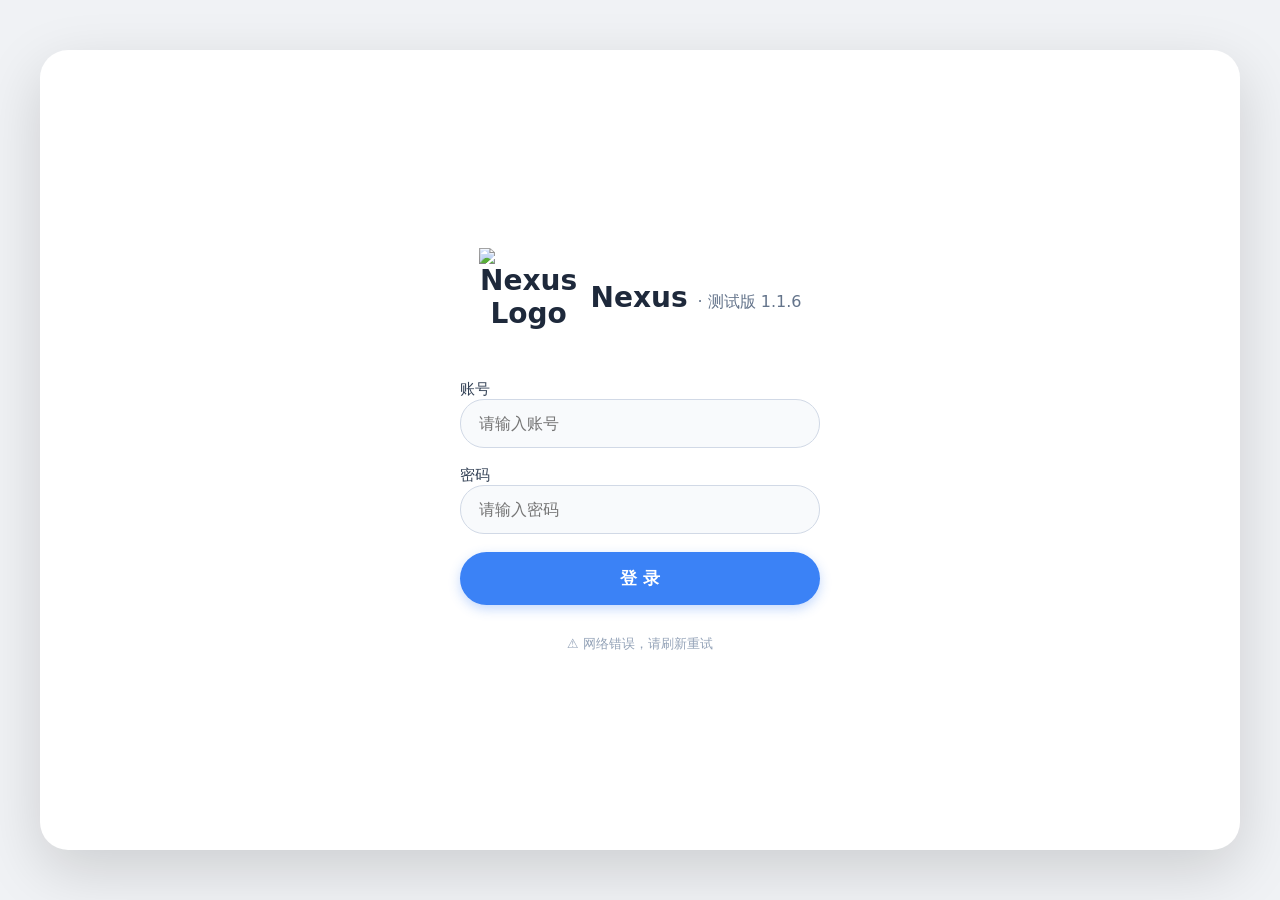
==== index.html @ ec78b98e "Update 1.1.6" ====
<!DOCTYPE html>
<html lang="zh-CN">
<head>
    <meta charset="UTF-8" />
    <meta name="viewport" content="width=device-width, initial-scale=1.0, maximum-scale=1.0, user-scalable=yes" />
    <link rel="stylesheet" href="styles.css">
    <link rel="icon" type="image/svg+xml" href="logo.svg">
    <title>Nexus [Beta 1.1.6]</title>
</head>
<body>

<div id="app">
    <!-- 登录界面 -->
    <div id="loginPage">
        <h1 style="display:flex; align-items:center; justify-content:center; gap:12px;">
            <img src="logo.svg" alt="Nexus Logo" width="100" height="100" />
            <span>Nexus <small>· 测试版 1.1.6</small></span>
        </h1>
        <div class="login-form">
            <label>账号 <input type="text" id="usernameInput" placeholder="请输入账号" autocomplete="off" /></label>
            <label>密码 <input type="password" id="passwordInput" placeholder="请输入密码" autocomplete="new-password" /></label>
            <button class="btn" id="loginBtn">登 录</button>
            <div id="loginError" class="error-msg hidden"></div>
            <div id="kvError" class="error-msg hidden" style="background:#fee2e2; color:#b91c1c;">⚠️ 服务器存储已达上限，请稍后重试。</div>
            <div class="account-info" id="accountInfo">欢迎使用 Nexus</div>
        </div>
    </div>

    <!-- 自定义确认对话框 -->
    <div id="customConfirm" style="display:none; position:fixed; top:0; left:0; width:100%; height:100%; background:rgba(0,0,0,0.5); z-index:99999; justify-content:center; align-items:center;">
        <div style="background:white; max-width:300px; width:90%; padding:24px 20px 20px; border-radius:16px; box-shadow:0 10px 40px rgba(0,0,0,0.3); text-align:center;">
            <div style="font-size:18px; font-weight:600; margin-bottom:8px;" id="confirmTitle">提示</div>
            <div style="font-size:15px; color:#555; margin-bottom:20px;" id="confirmMessage">确定执行此操作吗？</div>
            <div style="display:flex; gap:12px; justify-content:center;">
                <button id="confirmCancel" style="flex:1; padding:10px; border:1px solid #ccc; border-radius:30px; background:white; font-size:16px; cursor:pointer;">取消</button>
                <button id="confirmOk" style="flex:1; padding:10px; border:none; border-radius:30px; background:#3b82f6; color:white; font-size:16px; cursor:pointer;">确定</button>
            </div>
        </div>
    </div>

    <!-- 添加好友模态框 -->
    <div class="modal-overlay" id="addFriendModal">
        <div class="modal-box">
            <h3>添加好友</h3>
            <input type="text" id="friendSearchInput" placeholder="输入对方账号名" />
            <div style="font-size:13px; color:#94a3b8; margin:-8px 0 12px 0;">提示：输入对方账号名</div>
            <div class="btn-row">
                <button class="btn-secondary" id="closeAddFriendBtn">取消</button>
                <button class="btn-primary" id="searchFriendBtn">搜索</button>
            </div>
            <div id="searchResult" style="margin-top:12px; display:none;"></div>
        </div>
    </div>

    <!-- 好友申请列表模态框 -->
    <div class="modal-overlay" id="requestModal">
        <div class="modal-box">
            <h3>好友申请</h3>
            <div id="requestList"><div class="empty-state">暂无申请</div></div>
            <div class="btn-row" style="margin-top:12px;">
                <button class="btn-secondary" id="closeRequestsBtn">关闭</button>
            </div>
        </div>
    </div>

    <!-- 关于模态框 -->
    <div class="modal-overlay" id="aboutModal">
        <div class="modal-box">
            <h3>关于</h3>
            <div style="margin:12px 0; line-height:1.8;">
                <p><strong>版本：测试版 1.1.6</strong></p>
                <p>更新内容：</p>
                <ul style="padding-left:20px; color:#475569;">
                    <li>去除在线状态小点</li>
                </ul>
                <p style="margin-top:12px; color:#94a3b8;">© 2026 Nexus</p>
            </div>
            <div class="btn-row">
                <button class="btn-secondary" id="closeAboutBtn">关闭</button>
            </div>
        </div>
    </div>

    <!-- 主界面 -->
    <div id="mainPage">
        <div id="friendList">
            <div class="header">
                <div class="left">
                    <h2>👥 好友</h2>
                    <button class="add-btn" id="aboutBtn" style="background:#64748b; padding:4px 12px;">关于</button>
                    <button class="add-btn" id="addFriendBtn">＋</button>
                </div>
            </div>
            <!-- 好友申请入口 -->
            <div id="requestEntry">
                <span>📩 好友申请</span>
                <span class="badge" id="requestBadge">0</span>
            </div>
            <div class="list" id="friendListContainer"><div class="empty-state">加载中...</div></div>
            <!-- 用户信息移到底部 -->
            <div class="user-footer">
                <span id="myUsername">用户</span>
                <button class="logout-btn" id="logoutBtn">退出</button>
            </div>
        </div>
        <div id="chatArea">
            <div class="chat-header">
                <button class="back-btn" id="backBtn">‹</button>
                <span class="friend-name" id="chatFriendName">选择好友</span>
                <div class="actions">
                    <button id="clearChatBtn" title="清空聊天记录（仅自己）">🗑️</button>
                </div>
            </div>
            <div class="message-box" id="messageBox"><div class="empty-state">选择一位好友开始聊天</div></div>
            <div class="input-area">
                <input type="text" id="chatInput" placeholder="输入消息..." maxlength="200" autocomplete="off" />
                <button class="btn-send" id="sendBtn">➤</button>
            </div>
        </div>
    </div>

    <!-- 自定义右键菜单 -->
    <div id="customMenu" style="display:none; position:fixed; background:white; border:1px solid #ccc; border-radius:8px; box-shadow:0 2px 10px rgba(0,0,0,0.2); padding:4px 0; z-index:9999; min-width:100px;">
        <div style="padding:6px 20px; cursor:pointer;" id="menuRecall">撤回</div>
    </div>
</div>

<script src="javascript.js"></script>
</body>
</html>
---- styles.css ----
/* === 您原有的全部样式保持不变 === */
* { margin:0; padding:0; box-sizing:border-box; font-family: system-ui, -apple-system, 'Segoe UI', Roboto, Helvetica, Arial, sans-serif; }
body { background:#f0f2f5; height:100vh; display:flex; justify-content:center; align-items:center; padding:12px; }
#app { width:100%; max-width:1200px; height:100%; max-height:800px; background:white; border-radius:28px; box-shadow:0 20px 60px rgba(0,0,0,0.15); overflow:hidden; display:flex; flex-direction:column; position:relative; }

/* ===== 登录页面 ===== */
#loginPage { flex:1; display:flex; flex-direction:column; justify-content:center; padding:30px 24px; }
#loginPage h1 { font-size:28px; font-weight:700; color:#1e293b; text-align:center; margin-bottom:32px; }
#loginPage h1 small { font-size:16px; font-weight:400; color:#64748b; }
.login-form { display:flex; flex-direction:column; gap:18px; max-width:360px; margin:0 auto; width:100%; }
.login-form label { font-size:15px; font-weight:500; color:#334155; }
.login-form input { padding:14px 18px; border:1px solid #d1d9e6; border-radius:24px; font-size:16px; background:#f8fafc; outline:none; width:100%; transition:0.2s; }
.login-form input:focus { border-color:#3b82f6; box-shadow:0 0 0 3px rgba(59,130,246,0.2); background:white; }
.login-form .btn { background:#3b82f6; color:white; border:none; border-radius:40px; padding:15px; font-size:17px; font-weight:600; cursor:pointer; transition:0.2s; box-shadow:0 4px 12px rgba(59,130,246,0.3); }
.login-form .btn:active { transform:scale(0.97); }
.login-form .btn:disabled { opacity:0.6; cursor:not-allowed; }
.error-msg { color:#b91c1c; background:#fee2e2; padding:10px 16px; border-radius:40px; font-size:14px; text-align:center; }
.account-info { font-size:13px; color:#94a3b8; text-align:center; margin-top:12px; }

/* ===== 主界面 ===== */
#mainPage { flex:1; display:none; height:100%; overflow:hidden; }
#mainPage.active { display:flex; }

/* ===== 好友列表 ===== */
#friendList { width:100%; background:#f8fafc; border-right:1px solid #e9edf2; display:flex; flex-direction:column; overflow:hidden; transition:width 0.2s; }
#friendList .header { padding:16px 18px; background:white; border-bottom:1px solid #e9edf2; display:flex; justify-content:space-between; align-items:center; flex-shrink:0; flex-wrap:wrap; gap:8px; }
#friendList .header .left { display:flex; align-items:center; gap:8px; flex-wrap:wrap; }
#friendList .header h2 { font-size:18px; font-weight:600; color:#1e293b; }
#friendList .header .add-btn { background:#3b82f6; color:white; border:none; border-radius:20px; padding:4px 14px; font-size:14px; cursor:pointer; }
#friendList .header .add-btn:active { transform:scale(0.95); }
#friendList .header .user-info { font-size:14px; color:#64748b; display:flex; align-items:center; gap:8px; }
#friendList .header .user-info .logout-btn { background:#e9edf2; border:none; padding:4px 12px; border-radius:20px; cursor:pointer; font-size:13px; color:#475569; }
#friendList .list { flex:1; overflow-y:auto; padding:8px 0; }

.friend-item { display:flex; align-items:center; padding:12px 18px; cursor:pointer; transition:background 0.15s; border-bottom:1px solid #f1f5f9; position:relative; }
.friend-item:hover { background:#f1f5f9; }
.friend-item.active { background:#e2e8f0; }
.friend-item .avatar { width:44px; height:44px; border-radius:50%; background:#dbeafe; display:flex; align-items:center; justify-content:center; font-size:18px; font-weight:600; color:#2563eb; margin-right:14px; flex-shrink:0; position:relative; }
.friend-item .avatar .online-dot { position:absolute; bottom:2px; right:2px; width:12px; height:12px; border-radius:50%; border:2px solid white; background:#94a3b8; }
.friend-item .avatar .online-dot.online { background:#22c55e; }
.friend-item .info { flex:1; min-width:0; }
.friend-item .info .name { font-weight:500; color:#1e293b; font-size:16px; }
.friend-item .info .last-msg { font-size:14px; color:#64748b; white-space:nowrap; overflow:hidden; text-overflow:ellipsis; margin-top:2px; }
.friend-item .badge { width:12px; height:12px; background:#ef4444; border-radius:50%; flex-shrink:0; margin-left:8px; display:none; }
.friend-item .badge.show { display:block; }
.friend-item .time { font-size:12px; color:#94a3b8; flex-shrink:0; margin-left:8px; }
.unread-badge {
    background: #ef4444;
    color: white;
    border-radius: 50%;
    padding: 1px 6px;
    font-size: 12px;
    min-width: 18px;
    text-align: center;
    margin-left: 6px;
    flex-shrink: 0;
}

/* ===== 聊天区域 ===== */
#chatArea { flex:1; display:none; flex-direction:column; background:white; overflow:hidden; }
#chatArea.active { display:flex; }
#chatArea .chat-header { padding:12px 20px; border-bottom:1px solid #e9edf2; display:flex; align-items:center; gap:12px; flex-shrink:0; background:white; }
#chatArea .chat-header .back-btn { display:none; background:none; border:none; font-size:24px; cursor:pointer; color:#475569; padding:0 4px; }
#chatArea .chat-header .friend-name { font-size:18px; font-weight:600; color:#1e293b; flex:1; }
#chatArea .chat-header .actions { display:flex; gap:8px; }
#chatArea .chat-header .actions button { background:none; border:none; font-size:20px; cursor:pointer; color:#64748b; padding:4px 8px; border-radius:8px; transition:0.15s; }
#chatArea .chat-header .actions button:hover { background:#f1f5f9; }

#chatArea .message-box { flex:1; padding:16px 12px; overflow-y:auto; display:flex; flex-direction:column; gap:10px; background:#f8fafc; }

.msg-item {
    max-width: 80%;
    padding: 10px 16px;
    border-radius: 18px;
    word-wrap: break-word;
    position: relative;
    animation: fadeIn 0.2s ease;
    align-self: flex-start;
    background: white;
    box-shadow: 0 1px 2px rgba(0,0,0,0.04);
    border: 1px solid #eef2f6;
}
.msg-item.me {
    align-self: flex-end;
    background: #3b82f6;
    color: white;
    border-color: #3b82f6;
}
.msg-item .msg-text {
    font-size: 15px;
    line-height: 1.5;
}
.msg-item .msg-text.recalled {
    color: #94a3b8;
    font-style: italic;
}

@keyframes fadeIn { from { opacity:0; transform:translateY(8px); } to { opacity:1; transform:translateY(0); } }

#chatArea .input-area { padding:12px 16px; border-top:1px solid #e9edf2; display:flex; gap:10px; background:white; flex-shrink:0; }
#chatArea .input-area input { flex:1; padding:12px 18px; border:1px solid #d1d9e6; border-radius:30px; font-size:16px; outline:none; background:#f8fafc; transition:0.2s; }
#chatArea .input-area input:focus { border-color:#3b82f6; box-shadow:0 0 0 3px rgba(59,130,246,0.15); background:white; }
#chatArea .input-area .btn-send { background:#3b82f6; border:none; color:white; width:50px; height:50px; border-radius:50%; font-size:22px; cursor:pointer; transition:0.15s; display:flex; align-items:center; justify-content:center; flex-shrink:0; }
#chatArea .input-area .btn-send:active { transform:scale(0.92); }

/* ===== 响应式 ===== */
@media (min-width:768px) {
    #mainPage.active { flex-direction:row; }
    #friendList { width:25%; min-width:200px; max-width:320px; border-right:1px solid #e9edf2; }
    #chatArea { width:75%; display:flex !important; }
    #chatArea .chat-header .back-btn { display:none; }
}
@media (max-width:767px) {
    #mainPage.active { flex-direction:column; }
    #friendList { width:100%; height:100%; border-right:none; }
    #chatArea { width:100%; height:100%; position:absolute; top:0; left:0; background:white; z-index:10; display:none !important; }
    #chatArea.active { display:flex !important; }
    #chatArea .chat-header .back-btn { display:inline-block; }
}

.time-label {
    text-align: center;
    color: #94a3b8;
    font-size: 12px;
    margin: 12px 0 8px 0;
    user-select: none;
}

/* ===== 工具类 ===== */
.hidden { display:none !important; }
.empty-state { color:#94a3b8; padding:40px 20px; text-align:center; font-size:15px; }
.list::-webkit-scrollbar, .message-box::-webkit-scrollbar { width:4px; }
.list::-webkit-scrollbar-track, .message-box::-webkit-scrollbar-track { background:#e9edf2; border-radius:8px; }
.list::-webkit-scrollbar-thumb, .message-box::-webkit-scrollbar-thumb { background:#cbd5e1; border-radius:8px; }

#requestEntry { padding:8px 18px; background:#fef3c7; border-bottom:1px solid #fde68a; display:none; justify-content:space-between; align-items:center; cursor:pointer; }
#requestEntry.show { display:flex; }
#requestEntry span { font-size:14px; color:#92400e; }
#requestEntry .badge { background:#ef4444; color:white; border-radius:50%; padding:0 6px; font-size:12px; min-width:18px; text-align:center; }

.modal-overlay { display:none; position:fixed; top:0; left:0; width:100%; height:100%; background:rgba(0,0,0,0.5); z-index:99998; justify-content:center; align-items:center; }
.modal-overlay.active { display:flex; }
.modal-box { background:white; max-width:400px; width:90%; padding:24px 20px 20px; border-radius:16px; box-shadow:0 10px 40px rgba(0,0,0,0.3); }
.modal-box h3 { font-size:18px; font-weight:600; margin-bottom:12px; }
.modal-box input { width:100%; padding:12px 16px; border:1px solid #ccc; border-radius:30px; font-size:16px; outline:none; margin-bottom:12px; }
.modal-box input:focus { border-color:#3b82f6; box-shadow:0 0 0 3px rgba(59,130,246,0.15); }
.modal-box .btn-row { display:flex; gap:10px; justify-content:flex-end; }
.modal-box .btn-row button { padding:8px 20px; border:none; border-radius:30px; font-size:16px; cursor:pointer; }
.modal-box .btn-row .btn-primary { background:#3b82f6; color:white; }
.modal-box .btn-row .btn-secondary { background:#e9edf2; color:#1e293b; }
.modal-box .request-item { display:flex; justify-content:space-between; align-items:center; padding:8px 0; border-bottom:1px solid #f1f5f9; }
.modal-box .request-item:last-child { border-bottom:none; }
.modal-box .request-item .actions button { background:none; border:none; font-size:18px; cursor:pointer; margin-left:8px; }
.modal-box .request-item .actions .accept { color:#22c55e; }
.modal-box .request-item .actions .reject { color:#ef4444; }
.modal-box .empty-state { color:#94a3b8; text-align:center; padding:20px 0; }

#customConfirm { display:none; position:fixed; top:0; left:0; width:100%; height:100%; background:rgba(0,0,0,0.5); z-index:99999; justify-content:center; align-items:center; }
#customConfirm .box { background:white; max-width:300px; width:90%; padding:24px 20px 20px; border-radius:16px; box-shadow:0 10px 40px rgba(0,0,0,0.3); text-align:center; }
#customConfirm .box .title { font-size:18px; font-weight:600; margin-bottom:8px; }
#customConfirm .box .message { font-size:15px; color:#555; margin-bottom:20px; }
#customConfirm .box .row { display:flex; gap:12px; justify-content:center; }
#customConfirm .box .row button { flex:1; padding:10px; border-radius:30px; font-size:16px; cursor:pointer; }
#customConfirm .box .row .cancel { border:1px solid #ccc; background:white; }
#customConfirm .box .row .ok { border:none; background:#3b82f6; color:white; }

#customMenu { display:none; position:fixed; background:white; border:1px solid #ccc; border-radius:8px; box-shadow:0 2px 10px rgba(0,0,0,0.2); padding:4px 0; z-index:9999; min-width:100px; }
#customMenu .menu-item { padding:6px 20px; cursor:pointer; font-size:14px; }
#customMenu .menu-item:hover { background:#f1f5f9; }
/* ===== 用户底部栏（好友列表底部） ===== */
.user-footer {
    padding: 12px 18px;
    border-top: 1px solid #e9edf2;
    background: white;
    display: flex;
    justify-content: space-between;
    align-items: center;
    flex-shrink: 0;
}
.user-footer #myUsername {
    font-size: 14px;
    font-weight: 500;
    color: #1e293b;
}
.user-footer .logout-btn {
    background: #e9edf2;
    border: none;
    padding: 4px 14px;
    border-radius: 20px;
    cursor: pointer;
    font-size: 13px;
    color: #475569;
}
.user-footer .logout-btn:hover {
    background: #d1d9e6;
}

/* ===== 移除调试按钮相关（但保留面板） ===== */
#debugToggle {
    display: none !important;
}
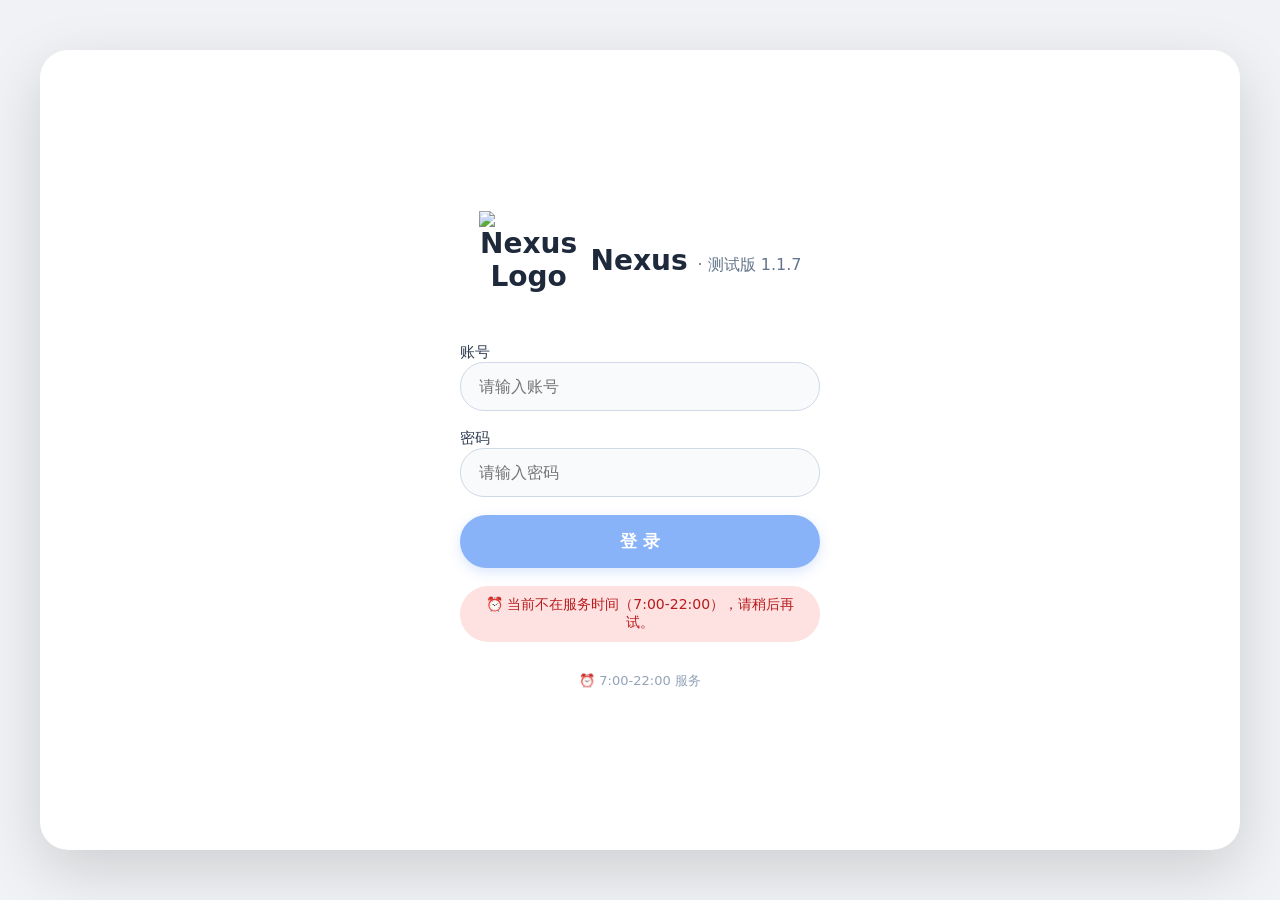
==== commit 16ebc50b: "Update 1.1.7" ====
--- a/index.html
+++ b/index.html
@@ -5,7 +5,7 @@
     <meta name="viewport" content="width=device-width, initial-scale=1.0, maximum-scale=1.0, user-scalable=yes" />
     <link rel="stylesheet" href="styles.css">
     <link rel="icon" type="image/svg+xml" href="logo.svg">
-    <title>Nexus [Beta 1.1.6]</title>
+    <title>Nexus [Beta 1.1.7]</title>
 </head>
 <body>
 
@@ -14,7 +14,7 @@
     <div id="loginPage">
         <h1 style="display:flex; align-items:center; justify-content:center; gap:12px;">
             <img src="logo.svg" alt="Nexus Logo" width="100" height="100" />
-            <span>Nexus <small>· 测试版 1.1.6</small></span>
+            <span>Nexus <small>· 测试版 1.1.7</small></span>
         </h1>
         <div class="login-form">
             <label>账号 <input type="text" id="usernameInput" placeholder="请输入账号" autocomplete="off" /></label>
@@ -68,10 +68,12 @@
         <div class="modal-box">
             <h3>关于</h3>
             <div style="margin:12px 0; line-height:1.8;">
-                <p><strong>版本：测试版 1.1.6</strong></p>
+                <p><strong>版本：测试版 1.1.7</strong></p>
                 <p>更新内容：</p>
                 <ul style="padding-left:20px; color:#475569;">
-                    <li>去除在线状态小点</li>
+                    <li>尝试使聊天界面自动滑动至最底处</li>
+                    <li>恢复服务时间限制，并在进入登录界面后立即显示，并阻止用户登录</li>
+                    <li>消息渲染动画仅在进入聊天界面后播放，而发送消息、接收消息时不播放</li>
                 </ul>
                 <p style="margin-top:12px; color:#94a3b8;">© 2026 Nexus</p>
             </div>
@@ -112,6 +114,11 @@
                 </div>
             </div>
             <div class="message-box" id="messageBox"><div class="empty-state">选择一位好友开始聊天</div></div>
+            <div id="newMsgHint" style="display:none; position:sticky; bottom:60px; left:0; right:0; text-align:center; pointer-events:none; z-index:5;">
+                <button id="newMsgBtn" style="pointer-events:auto; background:#3b82f6; color:white; border:none; border-radius:30px; padding:8px 20px; font-size:14px; box-shadow:0 4px 12px rgba(59,130,246,0.3); cursor:pointer; transition:0.2s;">
+                    📩 新消息 <span id="newMsgCount">0</span> 条
+                </button>
+            </div>
             <div class="input-area">
                 <input type="text" id="chatInput" placeholder="输入消息..." maxlength="200" autocomplete="off" />
                 <button class="btn-send" id="sendBtn">➤</button>
--- a/styles.css
+++ b/styles.css
@@ -79,6 +79,7 @@
     background: white;
     box-shadow: 0 1px 2px rgba(0,0,0,0.04);
     border: 1px solid #eef2f6;
+    animation: fadeIn 0.2s ease;
 }
 .msg-item.me {
     align-self: flex-end;
@@ -93,6 +94,10 @@
 .msg-item .msg-text.recalled {
     color: #94a3b8;
     font-style: italic;
+}
+/* 无动画版本（用于刷新消息） */
+.msg-item.no-animation {
+    animation: none;
 }
 
 @keyframes fadeIn { from { opacity:0; transform:translateY(8px); } to { opacity:1; transform:translateY(0); } }
@@ -169,13 +174,15 @@
 #customMenu .menu-item:hover { background:#f1f5f9; }
 /* ===== 用户底部栏（好友列表底部） ===== */
 .user-footer {
-    padding: 12px 18px;
+    padding: 8px 18px;
     border-top: 1px solid #e9edf2;
     background: white;
     display: flex;
     justify-content: space-between;
     align-items: center;
     flex-shrink: 0;
+    min-height: 75px; /* 与输入框高度一致 */
+    height: 75px;
 }
 .user-footer #myUsername {
     font-size: 14px;
@@ -193,9 +200,4 @@
 }
 .user-footer .logout-btn:hover {
     background: #d1d9e6;
-}
-
-/* ===== 移除调试按钮相关（但保留面板） ===== */
-#debugToggle {
-    display: none !important;
 }
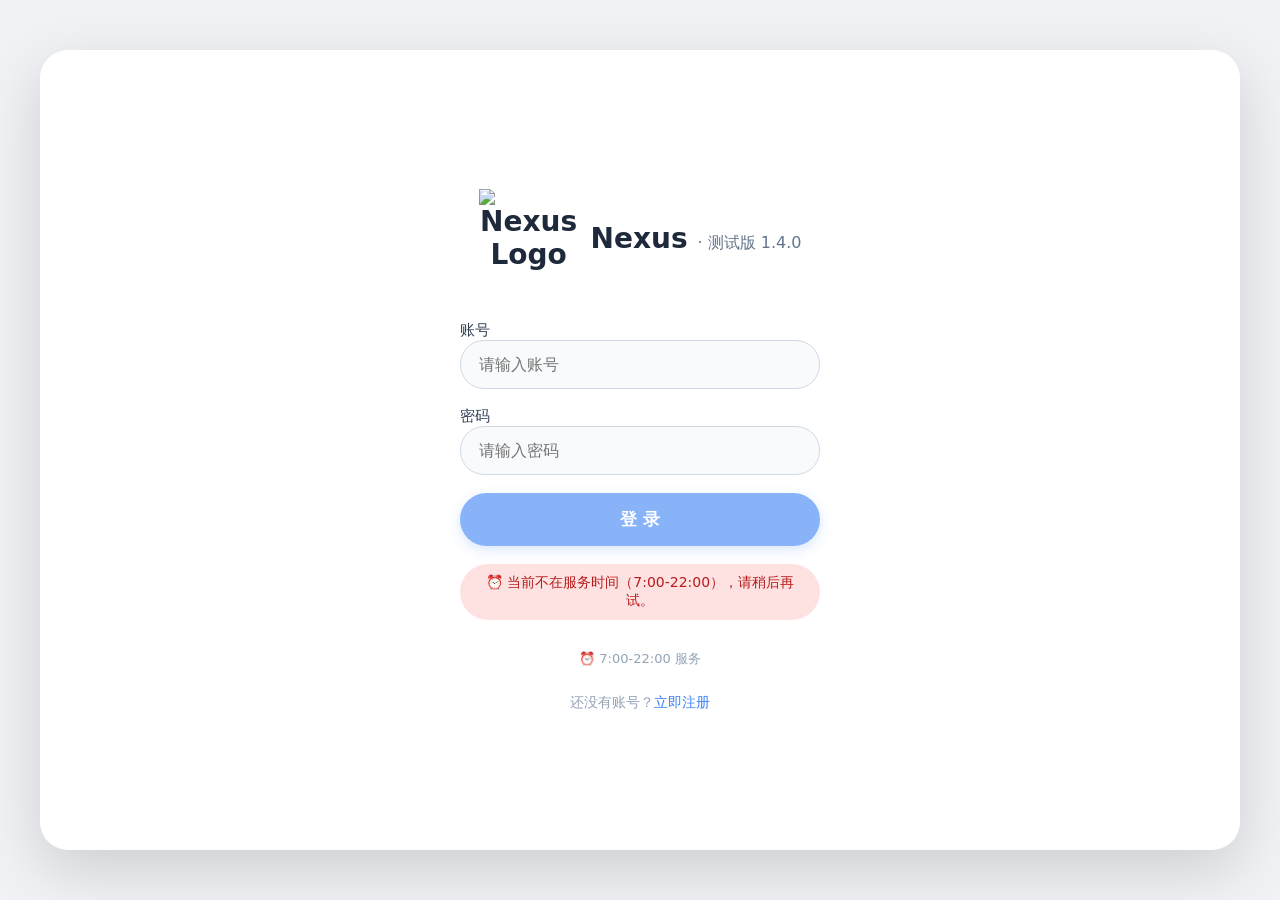
==== commit d4df5c21: "Update 1.4.0" ====
--- a/index.html
+++ b/index.html
@@ -5,7 +5,7 @@
     <meta name="viewport" content="width=device-width, initial-scale=1.0, maximum-scale=1.0, user-scalable=yes" />
     <link rel="stylesheet" href="styles.css">
     <link rel="icon" type="image/svg+xml" href="logo.svg">
-    <title>Nexus [Beta 1.1.7]</title>
+    <title>Nexus [Beta 1.4.0]</title>
 </head>
 <body>
 
@@ -14,21 +14,24 @@
     <div id="loginPage">
         <h1 style="display:flex; align-items:center; justify-content:center; gap:12px;">
             <img src="logo.svg" alt="Nexus Logo" width="100" height="100" />
-            <span>Nexus <small>· 测试版 1.1.7</small></span>
+            <span>Nexus <small>· 测试版 1.4.0</small></span>
         </h1>
         <div class="login-form">
             <label>账号 <input type="text" id="usernameInput" placeholder="请输入账号" autocomplete="off" /></label>
-            <label>密码 <input type="password" id="passwordInput" placeholder="请输入密码" autocomplete="new-password" /></label>
+            <label>密码 <input type="password" id="passwordInput" placeholder="请输入密码" autocomplete="off" readonly onfocus="this.removeAttribute('readonly');" /></label>
             <button class="btn" id="loginBtn">登 录</button>
             <div id="loginError" class="error-msg hidden"></div>
             <div id="kvError" class="error-msg hidden" style="background:#fee2e2; color:#b91c1c;">⚠️ 服务器存储已达上限，请稍后重试。</div>
             <div class="account-info" id="accountInfo">欢迎使用 Nexus</div>
+            <div style="text-align:center; margin-top:8px; font-size:14px; color:#94a3b8;">
+                还没有账号？<a href="/signup" style="color:#3b82f6; text-decoration:none; font-weight:500;">立即注册</a>
+</div>
         </div>
     </div>
 
     <!-- 自定义确认对话框 -->
     <div id="customConfirm" style="display:none; position:fixed; top:0; left:0; width:100%; height:100%; background:rgba(0,0,0,0.5); z-index:99999; justify-content:center; align-items:center;">
-        <div style="background:white; max-width:300px; width:90%; padding:24px 20px 20px; border-radius:16px; box-shadow:0 10px 40px rgba(0,0,0,0.3); text-align:center;">
+        <div style="background:white; max-width:400px; width:90%; padding:24px 20px 20px; border-radius:16px; box-shadow:0 10px 40px rgba(0,0,0,0.3); text-align:center;">
             <div style="font-size:18px; font-weight:600; margin-bottom:8px;" id="confirmTitle">提示</div>
             <div style="font-size:15px; color:#555; margin-bottom:20px;" id="confirmMessage">确定执行此操作吗？</div>
             <div style="display:flex; gap:12px; justify-content:center;">
@@ -43,7 +46,6 @@
         <div class="modal-box">
             <h3>添加好友</h3>
             <input type="text" id="friendSearchInput" placeholder="输入对方账号名" />
-            <div style="font-size:13px; color:#94a3b8; margin:-8px 0 12px 0;">提示：输入对方账号名</div>
             <div class="btn-row">
                 <button class="btn-secondary" id="closeAddFriendBtn">取消</button>
                 <button class="btn-primary" id="searchFriendBtn">搜索</button>
@@ -68,12 +70,10 @@
         <div class="modal-box">
             <h3>关于</h3>
             <div style="margin:12px 0; line-height:1.8;">
-                <p><strong>版本：测试版 1.1.7</strong></p>
+                <p><strong>版本：测试版 1.4.0</strong></p>
                 <p>更新内容：</p>
-                <ul style="padding-left:20px; color:#475569;">
-                    <li>尝试使聊天界面自动滑动至最底处</li>
-                    <li>恢复服务时间限制，并在进入登录界面后立即显示，并阻止用户登录</li>
-                    <li>消息渲染动画仅在进入聊天界面后播放，而发送消息、接收消息时不播放</li>
+                <ul style="padding-left:20px; color:#3689fe;">
+                    <li>新增注册审核功能（账号从KV存储、管理员审核）</li>
                 </ul>
                 <p style="margin-top:12px; color:#94a3b8;">© 2026 Nexus</p>
             </div>
@@ -88,9 +88,19 @@
         <div id="friendList">
             <div class="header">
                 <div class="left">
-                    <h2>👥 好友</h2>
-                    <button class="add-btn" id="aboutBtn" style="background:#64748b; padding:4px 12px;">关于</button>
-                    <button class="add-btn" id="addFriendBtn">＋</button>
+                    <img src="logo.svg" alt="Nexus" width="32" height="32" style="vertical-align:middle; margin-right:4px;" />
+                    <h2 style="display:inline-flex; align-items:center; gap:6px; font-size:18px; font-weight:600; color:#1e293b; margin:0;">
+                        Nexus
+                        <button class="add-btn" id="aboutBtn" style="background:#64748b; padding:2px 12px; font-size:12px; border-radius:20px; border:none; color:white; cursor:pointer; height:28px; display:flex; align-items:center; justify-content:center;">关于</button>
+                    </h2>
+                </div>
+                <div style="display:flex; align-items:center; gap:8px;">
+                    <button class="add-btn" id="addFriendBtn" style="background:#3b82f6; padding:2px 6px; border-radius:20px; border:none; color:white; cursor:pointer; height:28px; width:28px; display:flex; align-items:center; justify-content:center;">
+                        <svg xmlns="http://www.w3.org/2000/svg" viewBox="0 0 24 24" width="18" height="18" fill="none" stroke="white" stroke-width="2.5" stroke-linecap="round" stroke-linejoin="round">
+                            <line x1="12" y1="5" x2="12" y2="19"/>
+                            <line x1="5" y1="12" x2="19" y2="12"/>
+                        </svg>
+                    </button>
                 </div>
             </div>
             <!-- 好友申请入口 -->
@@ -110,18 +120,31 @@
                 <button class="back-btn" id="backBtn">‹</button>
                 <span class="friend-name" id="chatFriendName">选择好友</span>
                 <div class="actions">
-                    <button id="clearChatBtn" title="清空聊天记录（仅自己）">🗑️</button>
+                    <button id="clearChatBtn" title="清空聊天记录">
+                        <svg xmlns="http://www.w3.org/2000/svg" viewBox="0 0 24 24" width="24" height="24" fill="none" stroke="currentColor" stroke-width="1.8" stroke-linecap="round" stroke-linejoin="round">
+                            <path d="M3 6h18"/>
+                            <path d="M8 6V4a1 1 0 0 1 1-1h6a1 1 0 0 1 1 1v2"/>
+                            <path d="M5 6l1 14a2 2 0 0 0 2 2h8a2 2 0 0 0 2-2l1-14"/>
+                            <path d="M10 11v6"/>
+                            <path d="M14 11v6"/>
+                        </svg>
+                    </button>
                 </div>
             </div>
             <div class="message-box" id="messageBox"><div class="empty-state">选择一位好友开始聊天</div></div>
             <div id="newMsgHint" style="display:none; position:sticky; bottom:60px; left:0; right:0; text-align:center; pointer-events:none; z-index:5;">
                 <button id="newMsgBtn" style="pointer-events:auto; background:#3b82f6; color:white; border:none; border-radius:30px; padding:8px 20px; font-size:14px; box-shadow:0 4px 12px rgba(59,130,246,0.3); cursor:pointer; transition:0.2s;">
-                    📩 新消息 <span id="newMsgCount">0</span> 条
+                     新消息 <span id="newMsgCount">0</span> 条
                 </button>
+            </div>
+            <!-- 在 .input-area 前面、.message-box 后面 -->
+            <div id="emojiPanel" style="display:none; padding:8px 12px; background:white; border-top:1px solid #e9edf2; flex-wrap:wrap; gap:4px; max-height:150px; overflow-y:auto;">
+                <!-- 表情由 JS 动态生成 -->
             </div>
             <div class="input-area">
                 <input type="text" id="chatInput" placeholder="输入消息..." maxlength="200" autocomplete="off" />
-                <button class="btn-send" id="sendBtn">➤</button>
+                <button class="btn-emoji" id="emojiBtn" title="选择表情">😊</button>
+                <button class="btn-send" id="sendBtn">发送</button>
             </div>
         </div>
     </div>
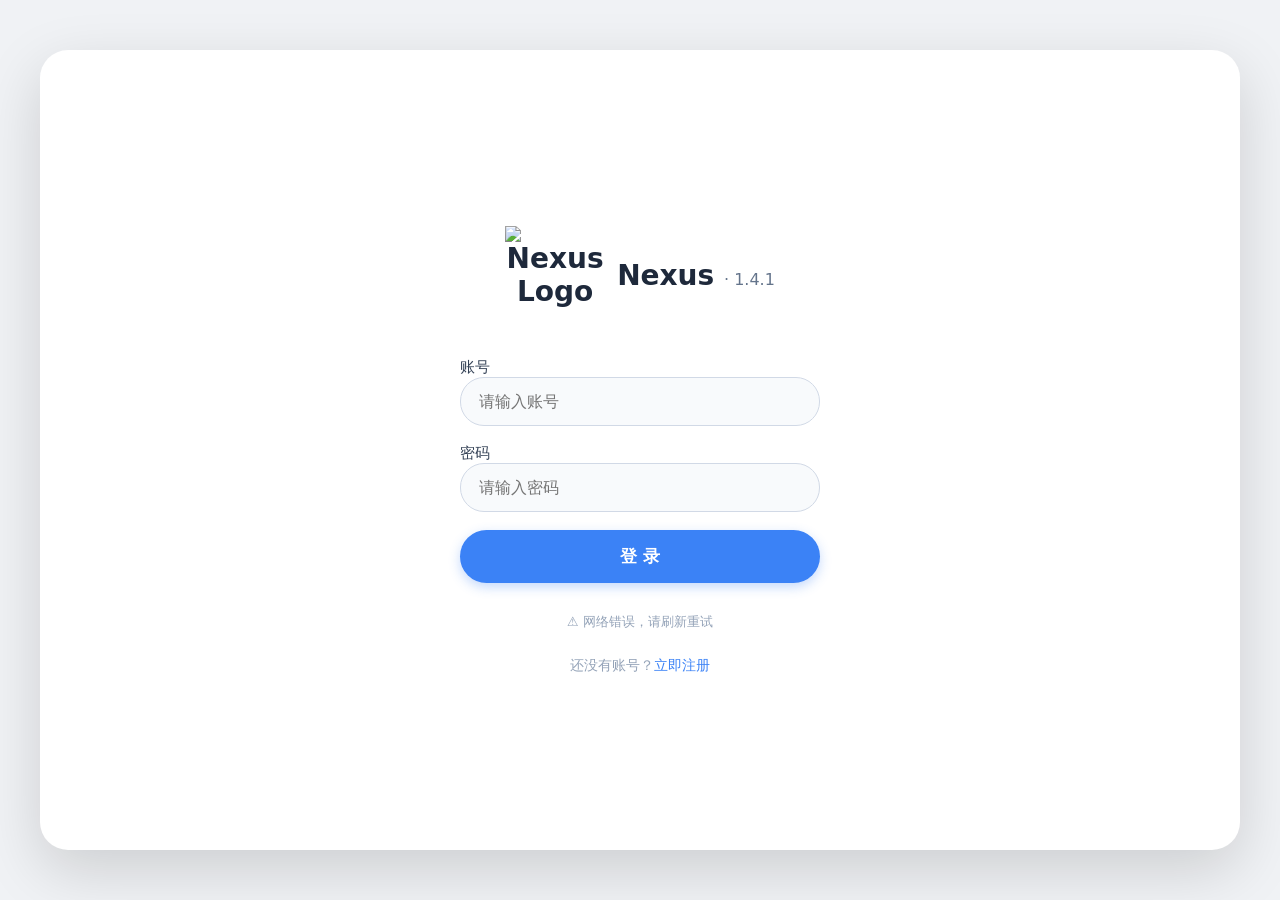
==== commit 39bf5d8c: "Update 1.4.1" ====
--- a/index.html
+++ b/index.html
@@ -5,7 +5,7 @@
     <meta name="viewport" content="width=device-width, initial-scale=1.0, maximum-scale=1.0, user-scalable=yes" />
     <link rel="stylesheet" href="styles.css">
     <link rel="icon" type="image/svg+xml" href="logo.svg">
-    <title>Nexus [Beta 1.4.0]</title>
+    <title>Nexus · Chat Everywhere</title>
 </head>
 <body>
 
@@ -14,7 +14,7 @@
     <div id="loginPage">
         <h1 style="display:flex; align-items:center; justify-content:center; gap:12px;">
             <img src="logo.svg" alt="Nexus Logo" width="100" height="100" />
-            <span>Nexus <small>· 测试版 1.4.0</small></span>
+            <span>Nexus <small>· 1.4.1</small></span>
         </h1>
         <div class="login-form">
             <label>账号 <input type="text" id="usernameInput" placeholder="请输入账号" autocomplete="off" /></label>
@@ -70,10 +70,11 @@
         <div class="modal-box">
             <h3>关于</h3>
             <div style="margin:12px 0; line-height:1.8;">
-                <p><strong>版本：测试版 1.4.0</strong></p>
+                <p><strong>版本：正式版1.4.1</strong></p>
                 <p>更新内容：</p>
                 <ul style="padding-left:20px; color:#3689fe;">
-                    <li>新增注册审核功能（账号从KV存储、管理员审核）</li>
+                    <li>去除服务时间限制</li>
+                    <li>修复注册问题</li>
                 </ul>
                 <p style="margin-top:12px; color:#94a3b8;">© 2026 Nexus</p>
             </div>
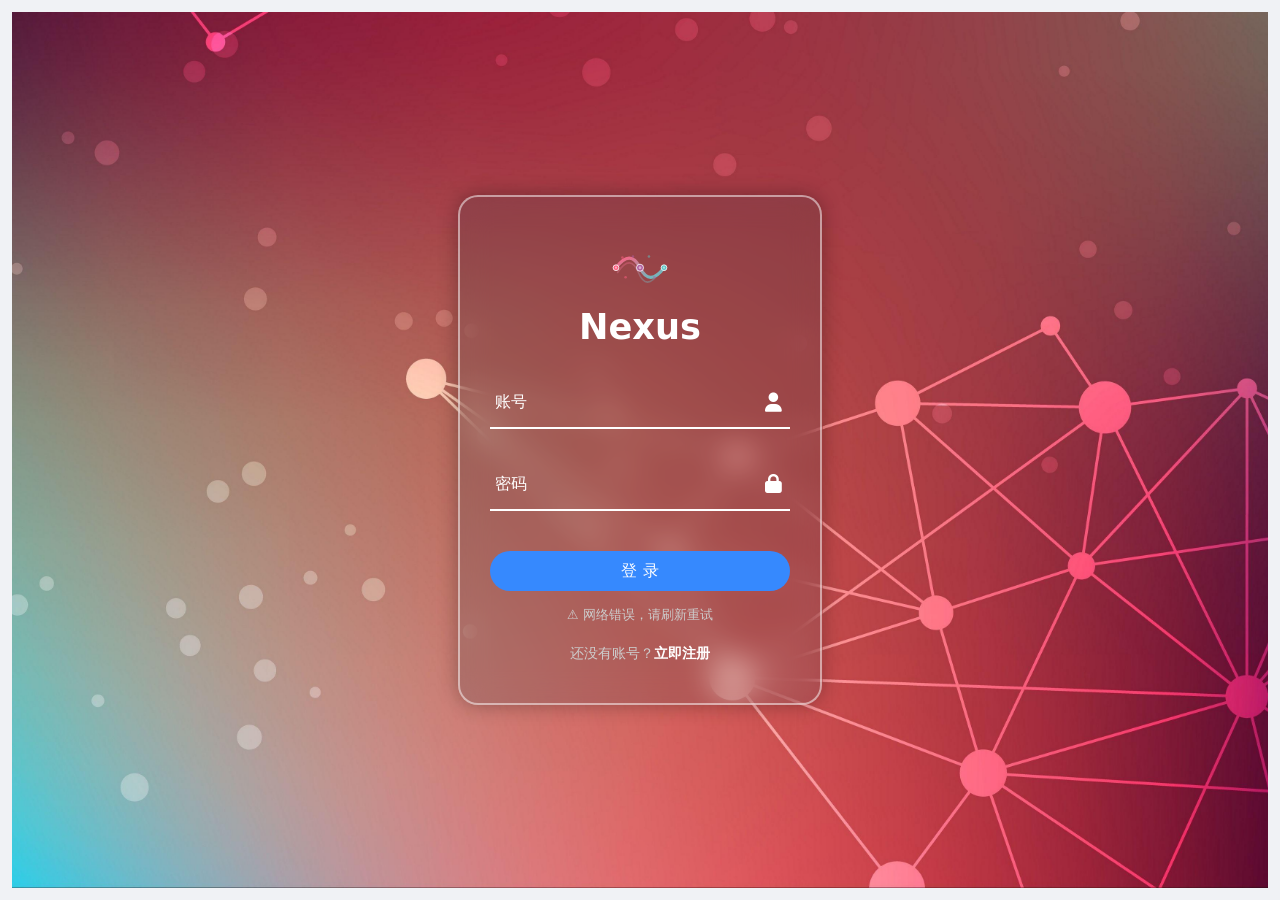
==== commit f270144e: "Update 1.6.0" ====
--- a/index.html
+++ b/index.html
@@ -3,6 +3,7 @@
 <head>
     <meta charset="UTF-8" />
     <meta name="viewport" content="width=device-width, initial-scale=1.0, maximum-scale=1.0, user-scalable=yes" />
+    <link rel="stylesheet" href="https://cdnjs.cloudflare.com/ajax/libs/font-awesome/6.5.1/css/all.min.css" />
     <link rel="stylesheet" href="styles.css">
     <link rel="icon" type="image/svg+xml" href="logo.svg">
     <title>Nexus · Chat Everywhere</title>
@@ -12,20 +13,26 @@
 <div id="app">
     <!-- 登录界面 -->
     <div id="loginPage">
-        <h1 style="display:flex; align-items:center; justify-content:center; gap:12px;">
-            <img src="logo.svg" alt="Nexus Logo" width="100" height="100" />
-            <span>Nexus <small>· 1.4.1</small></span>
-        </h1>
-        <div class="login-form">
-            <label>账号 <input type="text" id="usernameInput" placeholder="请输入账号" autocomplete="off" /></label>
-            <label>密码 <input type="password" id="passwordInput" placeholder="请输入密码" autocomplete="off" readonly onfocus="this.removeAttribute('readonly');" /></label>
-            <button class="btn" id="loginBtn">登 录</button>
-            <div id="loginError" class="error-msg hidden"></div>
-            <div id="kvError" class="error-msg hidden" style="background:#fee2e2; color:#b91c1c;">⚠️ 服务器存储已达上限，请稍后重试。</div>
-            <div class="account-info" id="accountInfo">欢迎使用 Nexus</div>
-            <div style="text-align:center; margin-top:8px; font-size:14px; color:#94a3b8;">
-                还没有账号？<a href="/signup" style="color:#3b82f6; text-decoration:none; font-weight:500;">立即注册</a>
-</div>
+        <div class="login-card" style="margin: 0 auto;">
+            <form id="loginForm" autocomplete="off">
+                <img src="logo.svg" alt="Nexus Logo" width="64" height="64" style="display:block; margin:0 auto 5px;" />
+                <h1>Nexus</h1>
+                <div class="input-box">
+                    <i class="fas fa-user icon"></i>
+                    <input type="text" id="usernameInput" required />
+                    <label>账号</label>
+                </div>
+                <div class="input-box">
+                    <i class="fas fa-lock icon"></i>
+                    <input type="password" id="passwordInput" required readonly onfocus="this.removeAttribute('readonly');" />
+                    <label>密码</label>
+                </div>
+                <button type="submit" class="btn" id="loginBtn">登 录</button>
+                <div id="loginError" class="error-msg hidden"></div>
+                <div id="kvError" class="error-msg hidden"></div>
+                <div class="account-info" id="accountInfo">欢迎使用 Nexus</div>
+                <div class="signup-link">还没有账号？<a href="/signup">立即注册</a></div>
+            </form>
         </div>
     </div>
 
@@ -70,11 +77,18 @@
         <div class="modal-box">
             <h3>关于</h3>
             <div style="margin:12px 0; line-height:1.8;">
-                <p><strong>版本：正式版1.4.1</strong></p>
+                <p><strong>版本：正式版 1.6.0</strong></p>
                 <p>更新内容：</p>
-                <ul style="padding-left:20px; color:#3689fe;">
-                    <li>去除服务时间限制</li>
-                    <li>修复注册问题</li>
+                <ul>
+                    <li>登录页面重新设计，毛玻璃卡片居中</li>
+                    <li>好友列表头部与聊天头部高度统一，增加“关于”和“添加好友”按钮</li>
+                    <li>新增未读消息红点计数，支持离线通知</li>
+                    <li>新增删除好友功能，实时/离线通知</li>
+                    <li>聊天头部三点菜单侧栏，支持清除聊天记录和删除好友</li>
+                    <li>模态框背景虚化效果</li>
+                    <li>修复 WebSocket 连接稳定性问题</li>
+                    <li>修复好友列表刷新不及时的问题</li>
+                    <li>优化暗色主题样式</li>
                 </ul>
                 <p style="margin-top:12px; color:#94a3b8;">© 2026 Nexus</p>
             </div>
@@ -86,66 +100,86 @@
 
     <!-- 主界面 -->
     <div id="mainPage">
-        <div id="friendList">
-            <div class="header">
-                <div class="left">
-                    <img src="logo.svg" alt="Nexus" width="32" height="32" style="vertical-align:middle; margin-right:4px;" />
-                    <h2 style="display:inline-flex; align-items:center; gap:6px; font-size:18px; font-weight:600; color:#1e293b; margin:0;">
-                        Nexus
-                        <button class="add-btn" id="aboutBtn" style="background:#64748b; padding:2px 12px; font-size:12px; border-radius:20px; border:none; color:white; cursor:pointer; height:28px; display:flex; align-items:center; justify-content:center;">关于</button>
-                    </h2>
+        <div class="content-row">
+            <div id="friendList">
+                <div class="friend-header">
+                    <span>好友</span>
+                    <div style="display:flex; gap:8px; align-items:center;">
+                        <button id="aboutBtnFriend" class="friend-header-btn about">关于</button>
+                        <button id="addFriendBtnHeader" class="friend-header-btn add" title="添加好友">
+                            <svg xmlns="http://www.w3.org/2000/svg" viewBox="0 0 24 24" width="20" height="20" fill="none" stroke="currentColor" stroke-width="2.5" stroke-linecap="round" stroke-linejoin="round">
+                                <line x1="12" y1="5" x2="12" y2="19"/>
+                                <line x1="5" y1="12" x2="19" y2="12"/>
+                            </svg>
+                        </button>
+                    </div>
                 </div>
-                <div style="display:flex; align-items:center; gap:8px;">
-                    <button class="add-btn" id="addFriendBtn" style="background:#3b82f6; padding:2px 6px; border-radius:20px; border:none; color:white; cursor:pointer; height:28px; width:28px; display:flex; align-items:center; justify-content:center;">
-                        <svg xmlns="http://www.w3.org/2000/svg" viewBox="0 0 24 24" width="18" height="18" fill="none" stroke="white" stroke-width="2.5" stroke-linecap="round" stroke-linejoin="round">
-                            <line x1="12" y1="5" x2="12" y2="19"/>
-                            <line x1="5" y1="12" x2="19" y2="12"/>
-                        </svg>
-                    </button>
+                <div id="requestEntry">
+                    <span>📩 好友申请</span>
+                    <span class="badge" id="requestBadge">0</span>
+                </div>
+                <div class="list" id="friendListContainer"><div class="empty-state">加载中...</div></div>
+                <div class="user-footer">
+                    <span id="myUsername">用户</span>
+                    <button class="logout-btn" id="logoutBtn">退出</button>
                 </div>
             </div>
-            <!-- 好友申请入口 -->
-            <div id="requestEntry">
-                <span>📩 好友申请</span>
-                <span class="badge" id="requestBadge">0</span>
-            </div>
-            <div class="list" id="friendListContainer"><div class="empty-state">加载中...</div></div>
-            <!-- 用户信息移到底部 -->
-            <div class="user-footer">
-                <span id="myUsername">用户</span>
-                <button class="logout-btn" id="logoutBtn">退出</button>
-            </div>
-        </div>
-        <div id="chatArea">
-            <div class="chat-header">
-                <button class="back-btn" id="backBtn">‹</button>
-                <span class="friend-name" id="chatFriendName">选择好友</span>
-                <div class="actions">
-                    <button id="clearChatBtn" title="清空聊天记录">
-                        <svg xmlns="http://www.w3.org/2000/svg" viewBox="0 0 24 24" width="24" height="24" fill="none" stroke="currentColor" stroke-width="1.8" stroke-linecap="round" stroke-linejoin="round">
-                            <path d="M3 6h18"/>
-                            <path d="M8 6V4a1 1 0 0 1 1-1h6a1 1 0 0 1 1 1v2"/>
-                            <path d="M5 6l1 14a2 2 0 0 0 2 2h8a2 2 0 0 0 2-2l1-14"/>
-                            <path d="M10 11v6"/>
-                            <path d="M14 11v6"/>
-                        </svg>
-                    </button>
+            <div id="chatArea">
+                <!-- 原有聊天区域，保留 chat-header -->
+                <div class="chat-header">
+                    <button class="back-btn" id="backBtn">‹</button>
+                    <span class="friend-name" id="chatFriendName">选择好友</span>
+                    <div class="actions">
+                        <button id="menuToggleBtn" title="更多操作">
+                            <svg xmlns="http://www.w3.org/2000/svg" viewBox="0 0 24 24" width="24" height="24" fill="none" stroke="currentColor" stroke-width="2" stroke-linecap="round" stroke-linejoin="round">
+                                <circle cx="12" cy="5" r="1.5"/>
+                                <circle cx="12" cy="12" r="1.5"/>
+                                <circle cx="12" cy="19" r="1.5"/>
+                            </svg>
+                        </button>
+                    </div>
+                    <!-- 侧栏菜单 -->
+                    <div id="chatSideMenu" class="chat-side-menu">
+                        <div class="side-menu-overlay" id="sideMenuOverlay"></div>
+                        <div class="side-menu-content">
+                            <div class="side-menu-header">
+                                <span>更多操作</span>
+                                <button id="sideMenuCloseBtn">✕</button>
+                            </div>
+                            <div class="side-menu-item" id="clearChatMenuItem">
+                                <span class="icon">
+                                    <svg xmlns="http://www.w3.org/2000/svg" viewBox="0 0 24 24" width="20" height="20" fill="none" stroke="currentColor" stroke-width="2" stroke-linecap="round" stroke-linejoin="round">
+                                        <path d="M3 6h18"/>
+                                        <path d="M8 6V4a1 1 0 0 1 1-1h6a1 1 0 0 1 1 1v2"/>
+                                        <path d="M5 6l1 14a2 2 0 0 0 2 2h8a2 2 0 0 0 2-2l1-14"/>
+                                        <path d="M10 11v6"/>
+                                        <path d="M14 11v6"/>
+                                    </svg>
+                                </span>
+                                <span>清除聊天记录</span>
+                            </div>
+                            <div class="side-menu-item danger" id="deleteFriendMenuItem">
+                                <span class="icon">
+                                    <svg xmlns="http://www.w3.org/2000/svg" viewBox="0 0 24 24" width="20" height="20" fill="none" stroke="currentColor" stroke-width="2" stroke-linecap="round" stroke-linejoin="round">
+                                        <circle cx="12" cy="12" r="10"/>
+                                        <line x1="4.93" y1="4.93" x2="19.07" y2="19.07"/>
+                                    </svg>
+                                </span>
+                                <span>删除好友</span>
+                            </div>
+                        </div>
+                    </div>
                 </div>
-            </div>
-            <div class="message-box" id="messageBox"><div class="empty-state">选择一位好友开始聊天</div></div>
-            <div id="newMsgHint" style="display:none; position:sticky; bottom:60px; left:0; right:0; text-align:center; pointer-events:none; z-index:5;">
-                <button id="newMsgBtn" style="pointer-events:auto; background:#3b82f6; color:white; border:none; border-radius:30px; padding:8px 20px; font-size:14px; box-shadow:0 4px 12px rgba(59,130,246,0.3); cursor:pointer; transition:0.2s;">
-                     新消息 <span id="newMsgCount">0</span> 条
-                </button>
-            </div>
-            <!-- 在 .input-area 前面、.message-box 后面 -->
-            <div id="emojiPanel" style="display:none; padding:8px 12px; background:white; border-top:1px solid #e9edf2; flex-wrap:wrap; gap:4px; max-height:150px; overflow-y:auto;">
-                <!-- 表情由 JS 动态生成 -->
-            </div>
-            <div class="input-area">
-                <input type="text" id="chatInput" placeholder="输入消息..." maxlength="200" autocomplete="off" />
-                <button class="btn-emoji" id="emojiBtn" title="选择表情">😊</button>
-                <button class="btn-send" id="sendBtn">发送</button>
+                <div class="message-box" id="messageBox"><div class="empty-state">选择一位好友开始聊天</div></div>
+                <div id="newMsgHint" style="display:none; position:sticky; bottom:60px; left:0; right:0; text-align:center; pointer-events:none; z-index:5;">
+                    <button id="newMsgBtn" style="pointer-events:auto; background:#3b82f6; color:white; border:none; border-radius:30px; padding:8px 20px; font-size:14px; box-shadow:0 4px 12px rgba(59,130,246,0.3); cursor:pointer; transition:0.2s;">新消息 <span id="newMsgCount">0</span> 条</button>
+                </div>
+                <div id="emojiPanel" style="display:none; padding:8px 12px; background:white; border-top:1px solid #e9edf2; flex-wrap:wrap; gap:4px; max-height:150px; overflow-y:auto;"></div>
+                <div class="input-area">
+                    <input type="text" id="chatInput" placeholder="输入消息..." maxlength="200" autocomplete="off" />
+                    <button class="btn-emoji" id="emojiBtn" title="选择表情">😊</button>
+                    <button class="btn-send" id="sendBtn">发送</button>
+                </div>
             </div>
         </div>
     </div>
@@ -155,7 +189,7 @@
         <div style="padding:6px 20px; cursor:pointer;" id="menuRecall">撤回</div>
     </div>
 </div>
-
+<div id="toastContainer" style="position:fixed; bottom:20px; left:50%; transform:translateX(-50%); z-index:99999; display:flex; flex-direction:column; gap:8px; align-items:center; pointer-events:none;"></div>
 <script src="javascript.js"></script>
 </body>
 </html>
--- a/styles.css
+++ b/styles.css
@@ -1,29 +1,393 @@
 /* === 您原有的全部样式保持不变 === */
 * { margin:0; padding:0; box-sizing:border-box; font-family: system-ui, -apple-system, 'Segoe UI', Roboto, Helvetica, Arial, sans-serif; }
 body { background:#f0f2f5; height:100vh; display:flex; justify-content:center; align-items:center; padding:12px; }
-#app { width:100%; max-width:1200px; height:100%; max-height:800px; background:white; border-radius:28px; box-shadow:0 20px 60px rgba(0,0,0,0.15); overflow:hidden; display:flex; flex-direction:column; position:relative; }
-
+#app {
+    width: 100%;
+    height: 100%;
+    background: transparent;
+    border-radius: 0;
+    box-shadow: none;
+    overflow: hidden;
+    display: flex;
+    flex-direction: column;
+    position: relative;
+}
 /* ===== 登录页面 ===== */
-#loginPage { flex:1; display:flex; flex-direction:column; justify-content:center; padding:30px 24px; }
-#loginPage h1 { font-size:28px; font-weight:700; color:#1e293b; text-align:center; margin-bottom:32px; }
-#loginPage h1 small { font-size:16px; font-weight:400; color:#64748b; }
-.login-form { display:flex; flex-direction:column; gap:18px; max-width:360px; margin:0 auto; width:100%; }
-.login-form label { font-size:15px; font-weight:500; color:#334155; }
-.login-form input { padding:14px 18px; border:1px solid #d1d9e6; border-radius:24px; font-size:16px; background:#f8fafc; outline:none; width:100%; transition:0.2s; }
-.login-form input:focus { border-color:#3b82f6; box-shadow:0 0 0 3px rgba(59,130,246,0.2); background:white; }
-.login-form .btn { background:#3b82f6; color:white; border:none; border-radius:40px; padding:15px; font-size:17px; font-weight:600; cursor:pointer; transition:0.2s; box-shadow:0 4px 12px rgba(59,130,246,0.3); }
-.login-form .btn:active { transform:scale(0.97); }
-.login-form .btn:disabled { opacity:0.6; cursor:not-allowed; }
-.error-msg { color:#b91c1c; background:#fee2e2; padding:10px 16px; border-radius:40px; font-size:14px; text-align:center; }
-.account-info { font-size:13px; color:#94a3b8; text-align:center; margin-top:12px; }
+#app.logged-in {
+    background: white;
+    border-radius: 28px;
+    box-shadow: 0 20px 60px rgba(0,0,0,0.15);
+    max-width: 90vw;
+    max-height: 90vh;
+    width: 100%;
+    height: 100%;
+}
+
+/* 登录页面 */
+#loginPage {
+    flex: 1;
+    display: flex;
+    align-items: center;
+    justify-content: flex-start;
+    background: #282a37;
+    padding: 20px;
+    width: 100%;
+    height: 100%;
+    transition: background-image 0.5s ease;
+    background-size: cover;
+    background-position: center;
+}
+.login-card {
+    margin: 0 auto;
+    width: 30%;
+    max-width: 400px;
+    min-width: 280px;
+    background: rgba(62, 64, 77, 0.2);  /* 从 #3e404d 改为半透明 */
+    border: 2px solid rgba(255,255,255,0.5);
+    border-radius: 20px;
+    padding: 40px 30px;
+    backdrop-filter: blur(15px);
+    -webkit-backdrop-filter: blur(1px);
+    box-shadow: 0 0 20px rgba(0,0,0,0.3);
+    transition: box-shadow 0.3s, background 0.3s;
+    margin-left: 5%;
+}
+.login-card:hover {
+    box-shadow: 0 0 40px rgba(255,255,255,0.4);
+}
+.login-card h1 {
+    font-size: 2.2em;
+    color: #fff;
+    text-align: center;
+    margin-bottom: 20px;
+    font-weight: 600;
+}
+.login-card .input-box {
+    position: relative;
+    width: 100%;
+    margin: 30px 0;
+    border-bottom: 2px solid #fff;
+}
+.login-card .input-box input {
+    width: 100%;
+    height: 50px;
+    background: transparent;
+    outline: none;
+    border: none;
+    font-size: 1em;
+    color: #fff;
+    padding: 0 40px 0 5px;
+}
+.login-card .input-box label {
+    position: absolute;
+    top: 50%;
+    left: 5px;
+    transform: translateY(-50%);
+    font-size: 1em;
+    color: #fff;
+    pointer-events: none;
+    transition: 0.3s;
+}
+.login-card .input-box input:focus ~ label,
+.login-card .input-box input:valid ~ label {
+    top: -5px;
+    font-size: 0.85em;
+    color: #aaa;
+}
+.login-card .input-box .icon {
+    position: absolute;
+    right: 8px;
+    color: #fff;
+    font-size: 1.2em;
+    line-height: 50px;
+}
+.login-card .btn {
+    width: 100%;
+    height: 40px;
+    background: #3689fe;
+    outline: none;
+    border: none;
+    border-radius: 40px;
+    cursor: pointer;
+    font-size: 1em;
+    font-weight: 500;
+    color: white;
+    margin-top: 10px;
+    transition: background 0.2s;
+}
+.login-card .btn:hover {
+    background: #4e98ff;
+}
+.login-card .btn:disabled {
+    opacity: 0.5;
+    cursor: not-allowed;
+}
+.login-card .error-msg {
+    color: #fca5a5;
+    background: rgba(255,0,0,0.15);
+    padding: 10px;
+    border-radius: 8px;
+    font-size: 14px;
+    text-align: center;
+    margin-top: 12px;
+    display: none;
+}
+.login-card .error-msg.hidden {
+    display: none;
+}
+.login-card .error-msg:not(.hidden) {
+    display: block;
+}
+.login-card .account-info {
+    color: #ccc;
+    text-align: center;
+    font-size: 13px;
+    margin-top: 15px;
+}
+.login-card .signup-link {
+    color: #ccc;
+    text-align: center;
+    font-size: 0.9em;
+    margin-top: 20px;
+}
+.login-card .signup-link a {
+    color: #fff;
+    text-decoration: none;
+    font-weight: 600;
+}
+.login-card .signup-link a:hover {
+    text-decoration: underline;
+}
+@media (max-width: 768px) {
+    .login-card {
+        width: 90%;
+        margin: 0 auto;
+    }
+    #loginPage {
+        justify-content: center;
+    }
+}
+/* 登录页顶栏 - 纯色背景 */
+#loginTopBar {
+    position: absolute;
+    top: 0;
+    left: 0;
+    right: 0;
+    height: 56px;
+    background: #282a37; /* 与登录页背景同色 */
+    border-bottom: 1px solid rgba(255,255,255,0.1);
+    display: flex;
+    align-items: center;
+    justify-content: space-between;
+    padding: 0 24px;
+    z-index: 10;
+}
+#loginTopBar .topbar-left {
+    display: flex;
+    align-items: center;
+    gap: 10px;
+    font-size: 18px;
+    font-weight: 600;
+    color: #fff;
+}
+#loginTopBar .topbar-btn {
+    background: none;
+    border: none;
+    color: #fff;
+    font-size: 14px;
+    cursor: pointer;
+    padding: 6px 14px;
+    border-radius: 20px;
+    transition: 0.2s;
+}
+#loginTopBar .topbar-btn:hover {
+    background: rgba(255,255,255,0.1);
+}
+/* 亮色模式适配 */
+@media (prefers-color-scheme: light) {
+    #loginTopBar {
+        background: #ffffff;
+        border-bottom-color: rgba(0,0,0,0.1);
+    }
+    #loginTopBar .topbar-left {
+        color: #1e293b;
+    }
+    #loginTopBar .topbar-btn {
+        color: #1e293b;
+    }
+    #loginTopBar .topbar-btn:hover {
+        background: rgba(0,0,0,0.05);
+    }
+}
+/* 登录卡片右移 */
+#loginPage {
+    justify-content: flex-start; /* 恢复左对齐 */
+}
+.login-card {
+    margin-left: auto;   /* 右移 */
+    margin-right: 10%;   /* 右侧留白 */
+    /* 原有样式保留 */
+}
+@media (max-width: 768px) {
+    .login-card {
+        margin: 0 auto;
+        width: 90%;
+    }
+    #loginPage {
+        justify-content: center;
+    }
+}
 
 /* ===== 主界面 ===== */
-#mainPage { flex:1; display:none; height:100%; overflow:hidden; }
-#mainPage.active { display:flex; }
+/* 主界面 */
+#mainPage {
+    flex: 1;
+    display: none;
+    flex-direction: column;
+    overflow: hidden;
+}
+#mainPage.active {
+    display: flex;
+}
+#mainPage .content-row {
+    flex: 1;
+    display: flex;
+    overflow: hidden;
+}
+#mainPage.active {
+    display: flex !important;
+}
+
+/* 顶栏 */
+#topBar {
+    height: 56px;
+    background: white;
+    border-bottom: 1px solid #e9edf2;
+    display: flex;
+    align-items: center;
+    justify-content: space-between;
+    padding: 0 20px;
+    flex-shrink: 0;
+}
+#topBar .topbar-left {
+    display: flex;
+    align-items: center;
+    gap: 10px;
+    font-size: 18px;
+    font-weight: 600;
+    color: #1e293b;
+}
+#topBar .topbar-right {
+    display: flex;
+    align-items: center;
+    gap: 12px;
+}
+#topBar .topbar-btn {
+    background: none;
+    border: none;
+    cursor: pointer;
+    font-size: 14px;
+    color: #64748b;
+    padding: 6px 12px;
+    border-radius: 20px;
+    transition: 0.15s;
+}
+#topBar .topbar-btn:hover {
+    background: #f1f5f9;
+}
+#topBar .topbar-btn.primary {
+    background: #3b82f6;
+    color: white;
+}
+#topBar .topbar-btn.primary:hover {
+    background: #2563eb;
+}
+@media (prefers-color-scheme: dark) {
+    #topBar {
+        background: #1c1c22;
+        border-bottom-color: #2a2a32;
+    }
+    #topBar .topbar-left {
+        color: #f1f5f9;
+    }
+    #topBar .topbar-btn {
+        color: #94a3b8;
+    }
+    #topBar .topbar-btn:hover {
+        background: #2a2a32;
+    }
+}
+#mainPage.active #topBar {
+    display: flex !important;
+    visibility: visible !important;
+    height: 56px !important;
+}
 
 /* ===== 好友列表 ===== */
 #friendList { width:100%; background:#f8fafc; border-right:1px solid #e9edf2; display:flex; flex-direction:column; overflow:hidden; transition:width 0.2s; }
-#friendList .header { padding:16px 18px; background:white; border-bottom:1px solid #e9edf2; display:flex; justify-content:space-between; align-items:center; flex-shrink:0; flex-wrap:wrap; gap:8px; }
+.friend-header {
+    display: flex;
+    justify-content: space-between;
+    align-items: center;
+    padding: 0 20px;
+    height: 56px;
+    min-height: 56px;
+    background: #f8fafc;
+    border-bottom: 1px solid #e9edf2;
+}
+.friend-header span {
+    font-weight: 600;
+    font-size: 18px;
+    color: #1e293b;
+}
+.friend-header .add-btn {
+    background: none;
+    border: none;
+    font-size: 20px;
+    cursor: pointer;
+    color: #64748b;
+    padding: 0 8px;
+}
+.friend-header .add-btn:hover {
+    color: #3b82f6;
+}
+/* 暗色适配 */
+@media (prefers-color-scheme: dark) {
+    .friend-header {
+        background: #1c1c22 !important;   /* 暗色背景 */
+        border-bottom-color: #2a2a32 !important;
+    }
+    .friend-header span {
+        color: #f1f5f9 !important;
+    }
+    .friend-header .add-btn {
+        color: #94a3b8 !important;
+    }
+    .friend-header .add-btn:hover {
+        color: #3b82f6 !important;
+    }
+}
+/* 隐藏原有 .header（如果有） */
+#friendList .header {
+    display: none;
+}
+
+/* 统一顶部栏高度：56px */
+#friendList .header {
+    padding: 8px 18px;
+    background: white;
+    border-bottom: 1px solid #e9edf2;
+    display: flex;
+    justify-content: space-between;
+    align-items: center;
+    flex-shrink: 0;
+    flex-wrap: wrap;
+    gap: 8px;
+    min-height: 56px;
+    height: 56px;
+    box-sizing: border-box;
+}
+#friendList .header { display: none; }
 #friendList .header .left { display:flex; align-items:center; gap:8px; flex-wrap:wrap; }
 #friendList .header h2 { font-size:18px; font-weight:600; color:#1e293b; }
 #friendList .header .add-btn { background:#3b82f6; color:white; border:none; border-radius:20px; padding:4px 14px; font-size:14px; cursor:pointer; }
@@ -55,15 +419,80 @@
     margin-left: 6px;
     flex-shrink: 0;
 }
+.friend-header-btn {
+    border: none;
+    cursor: pointer;
+    font-size: 14px;
+    font-weight: 500;
+    transition: 0.2s;
+    display: flex;
+    align-items: center;
+    justify-content: center;
+}
+.friend-header-btn.about {
+    background: #3b82f6;
+    color: white;
+    padding: 4px 16px;
+    border-radius: 20px;
+    height: 32px;
+}
+.friend-header-btn.about:hover {
+    background: #2563eb;
+}
+.friend-header-btn.add {
+    background: #3b82f6;
+    color: white;
+    width: 32px;
+    height: 32px;
+    border-radius: 50%;
+    padding: 0;
+}
+.friend-header-btn.add:hover {
+    background: #2563eb;
+}
+.friend-header-btn.add svg {
+    stroke: white;
+}
+/* 暗色适配 */
+@media (prefers-color-scheme: dark) {
+    .friend-header-btn.about {
+        background: #2563eb;
+    }
+    .friend-header-btn.about:hover {
+        background: #1d4ed8;
+    }
+    .friend-header-btn.add {
+        background: #2563eb;
+    }
+    .friend-header-btn.add:hover {
+        background: #1d4ed8;
+    }
+}
 
 /* ===== 聊天区域 ===== */
 #chatArea { flex:1; display:none; flex-direction:column; background:white; overflow:hidden; }
 #chatArea.active { display:flex; }
-#chatArea .chat-header { padding:12px 20px; border-bottom:1px solid #e9edf2; display:flex; align-items:center; gap:12px; flex-shrink:0; background:white; }
+
+/* 统一顶部栏高度：56px */
+#chatArea .chat-header {
+    padding: 8px 20px;
+    border-bottom: 1px solid #e9edf2;
+    display: flex;
+    align-items: center;
+    gap: 12px;
+    flex-shrink: 0;
+    background: white;
+    min-height: 56px;
+    height: 56px;
+    box-sizing: border-box;
+}
 #chatArea .chat-header .back-btn { display:none; background:none; border:none; font-size:24px; cursor:pointer; color:#475569; padding:0 4px; }
 #chatArea .chat-header .friend-name { font-size:18px; font-weight:600; color:#1e293b; flex:1; }
 #chatArea .chat-header .actions { display:flex; gap:8px; }
-#chatArea .chat-header .actions button { background:none; border:none; font-size:20px; cursor:pointer; color:#64748b; padding:4px 8px; border-radius:8px; transition:0.15s; }
+#chatArea:not(.active) .actions {
+    display: none;
+}
+#chatArea .chat-header .actions button { background:none; border:none; font-size:20px; cursor:pointer; color:#64748b; padding:4px 8px; border-radius:8px; transition:0.15s; display: flex; align-items: center; justify-content: center; line-height: 1;}
 #chatArea .chat-header .actions button:hover { background:#f1f5f9; }
 
 #chatArea .message-box { flex:1; padding:16px 12px; overflow-y:auto; display:flex; flex-direction:column; gap:10px; background:#f8fafc; }
@@ -102,11 +531,115 @@
 
 @keyframes fadeIn { from { opacity:0; transform:translateY(8px); } to { opacity:1; transform:translateY(0); } }
 
-#chatArea .input-area { padding:12px 16px; border-top:1px solid #e9edf2; display:flex; gap:10px; background:white; flex-shrink:0; }
-#chatArea .input-area input { flex:1; padding:12px 18px; border:1px solid #d1d9e6; border-radius:30px; font-size:16px; outline:none; background:#f8fafc; transition:0.2s; }
+/* 统一底部栏高度：56px */
+#chatArea .input-area {
+    padding: 6px 12px;
+    border-top: 1px solid #e9edf2;
+    display: flex;
+    gap: 6px;
+    background: white;
+    flex-shrink: 0;
+    align-items: center;
+    min-height: 56px;
+    height: 56px;
+    box-sizing: border-box;
+}
+
+#chatArea .input-area input {
+    flex: 1;
+    padding: 8px 14px;
+    border: 1px solid #d1d9e6;
+    border-radius: 30px;
+    font-size: 15px;
+    outline: none;
+    background: #f8fafc;
+    transition: 0.2s;
+    height: 38px;
+}
+
+#chatArea .input-area .btn-send {
+    background: #3b82f6;
+    border: none;
+    color: white;
+    padding: 6px 18px;
+    height: 38px;
+    border-radius: 20px;
+    font-size: 15px;
+    font-weight: 500;
+    cursor: pointer;
+    transition: 0.15s;
+    display: flex;
+    align-items: center;
+    justify-content: center;
+    flex-shrink: 0;
+    min-width: 56px;
+    box-shadow: 0 2px 8px rgba(59, 130, 246, 0.25);
+}
 #chatArea .input-area input:focus { border-color:#3b82f6; box-shadow:0 0 0 3px rgba(59,130,246,0.15); background:white; }
-#chatArea .input-area .btn-send { background:#3b82f6; border:none; color:white; width:50px; height:50px; border-radius:50%; font-size:22px; cursor:pointer; transition:0.15s; display:flex; align-items:center; justify-content:center; flex-shrink:0; }
-#chatArea .input-area .btn-send:active { transform:scale(0.92); }
+#chatArea .input-area .btn-send:active {
+    transform: scale(0.95);
+}
+/* 表情按钮 */
+.btn-emoji {
+    background: none;
+    border: none;
+    font-size: 22px;
+    width: 38px;
+    height: 38px;
+    border-radius: 50%;
+    cursor: pointer;
+    transition: 0.15s;
+    display: flex;
+    align-items: center;
+    justify-content: center;
+    flex-shrink: 0;
+    color: #64748b;
+}
+.btn-emoji:hover {
+    background: #f1f5f9;
+}
+.btn-emoji:active {
+    transform: scale(0.92);
+}
+
+/* 表情面板 */
+#emojiPanel {
+    display: none;
+    padding: 8px 12px;
+    background: white;
+    border-top: 1px solid #e9edf2;
+    flex-wrap: wrap;
+    gap: 4px;
+    max-height: 150px;
+    overflow-y: auto;
+    align-items: center;
+    position: relative;
+    z-index: 10;
+    scrollbar-width: none;           /* Firefox 隐藏滚动条 */
+    -ms-overflow-style: none;        /* IE/Edge 隐藏滚动条 */
+}
+#emojiPanel::-webkit-scrollbar {
+    display: none;                   /* Chrome/Safari 隐藏滚动条 */
+}
+#emojiPanel.show {
+    display: flex !important;
+}
+#emojiPanel .emoji-item {
+    font-size: 24px;
+    padding: 4px 6px;
+    cursor: pointer;
+    border-radius: 8px;
+    transition: 0.15s;
+    user-select: none;
+    line-height: 1.4;
+}
+#emojiPanel .emoji-item:hover {
+    background: #f1f5f9;
+    transform: scale(1.1);
+}
+#emojiPanel .emoji-item:active {
+    transform: scale(0.9);
+}
 
 /* ===== 响应式 ===== */
 @media (min-width:768px) {
@@ -143,7 +676,20 @@
 #requestEntry span { font-size:14px; color:#92400e; }
 #requestEntry .badge { background:#ef4444; color:white; border-radius:50%; padding:0 6px; font-size:12px; min-width:18px; text-align:center; }
 
-.modal-overlay { display:none; position:fixed; top:0; left:0; width:100%; height:100%; background:rgba(0,0,0,0.5); z-index:99998; justify-content:center; align-items:center; }
+.modal-overlay {
+    display: none;
+    position: fixed;
+    top: 0;
+    left: 0;
+    width: 100%;
+    height: 100%;
+    background: rgba(0, 0, 0, 0.5);
+    backdrop-filter: blur(6px);
+    -webkit-backdrop-filter: blur(6px);
+    z-index: 99998;
+    justify-content: center;
+    align-items: center;
+}
 .modal-overlay.active { display:flex; }
 .modal-box { background:white; max-width:400px; width:90%; padding:24px 20px 20px; border-radius:16px; box-shadow:0 10px 40px rgba(0,0,0,0.3); }
 .modal-box h3 { font-size:18px; font-weight:600; margin-bottom:12px; }
@@ -160,7 +706,20 @@
 .modal-box .request-item .actions .reject { color:#ef4444; }
 .modal-box .empty-state { color:#94a3b8; text-align:center; padding:20px 0; }
 
-#customConfirm { display:none; position:fixed; top:0; left:0; width:100%; height:100%; background:rgba(0,0,0,0.5); z-index:99999; justify-content:center; align-items:center; }
+#customConfirm {
+    display: none;
+    position: fixed;
+    top: 0;
+    left: 0;
+    width: 100%;
+    height: 100%;
+    background: rgba(0, 0, 0, 0.5);
+    backdrop-filter: blur(6px);
+    -webkit-backdrop-filter: blur(6px);
+    z-index: 99999;
+    justify-content: center;
+    align-items: center;
+}
 #customConfirm .box { background:white; max-width:300px; width:90%; padding:24px 20px 20px; border-radius:16px; box-shadow:0 10px 40px rgba(0,0,0,0.3); text-align:center; }
 #customConfirm .box .title { font-size:18px; font-weight:600; margin-bottom:8px; }
 #customConfirm .box .message { font-size:15px; color:#555; margin-bottom:20px; }
@@ -172,7 +731,8 @@
 #customMenu { display:none; position:fixed; background:white; border:1px solid #ccc; border-radius:8px; box-shadow:0 2px 10px rgba(0,0,0,0.2); padding:4px 0; z-index:9999; min-width:100px; }
 #customMenu .menu-item { padding:6px 20px; cursor:pointer; font-size:14px; }
 #customMenu .menu-item:hover { background:#f1f5f9; }
-/* ===== 用户底部栏（好友列表底部） ===== */
+
+/* ===== 用户底部栏（好友列表底部） 统一高度：56px ===== */
 .user-footer {
     padding: 8px 18px;
     border-top: 1px solid #e9edf2;
@@ -181,11 +741,12 @@
     justify-content: space-between;
     align-items: center;
     flex-shrink: 0;
-    min-height: 75px; /* 与输入框高度一致 */
-    height: 75px;
+    min-height: 56px;
+    height: 56px;
+    box-sizing: border-box;
 }
 .user-footer #myUsername {
-    font-size: 14px;
+    font-size: 15px;
     font-weight: 500;
     color: #1e293b;
 }
@@ -200,4 +761,320 @@
 }
 .user-footer .logout-btn:hover {
     background: #d1d9e6;
+}
+/* ===== 侧栏菜单 ===== */
+.chat-side-menu {
+    position: fixed;
+    top: 0;
+    right: 0;
+    width: 100%;
+    height: 100%;
+    z-index: 9999;
+    display: none;
+    justify-content: flex-end;
+    align-items: stretch;
+}
+.chat-side-menu.active {
+    display: flex;
+}
+.side-menu-overlay {
+    position: absolute;
+    top: 0;
+    left: 0;
+    width: 100%;
+    height: 100%;
+    background: rgba(0, 0, 0, 0.4);
+    z-index: 0;
+}
+.side-menu-content {
+    position: relative;
+    z-index: 1;
+    background: white;
+    width: 280px;
+    max-width: 80%;
+    height: 100%;
+    padding: 20px 0;
+    display: flex;
+    flex-direction: column;
+    box-shadow: -4px 0 20px rgba(0, 0, 0, 0.15);
+    animation: slideInRight 0.25s ease;
+}
+@keyframes slideInRight {
+    from { transform: translateX(100%); }
+    to { transform: translateX(0); }
+}
+.chat-side-menu.closing .side-menu-content {
+    animation: slideOutRight 0.2s ease forwards;
+}
+@keyframes slideOutRight {
+    from { transform: translateX(0); }
+    to { transform: translateX(100%); }
+}
+.side-menu-header {
+    display: flex;
+    justify-content: space-between;
+    align-items: center;
+    padding: 0 20px 16px;
+    border-bottom: 1px solid #e9edf2;
+    font-size: 18px;
+    font-weight: 600;
+    color: #1e293b;
+    flex-shrink: 0;
+}
+.side-menu-header button {
+    background: none;
+    border: none;
+    font-size: 20px;
+    cursor: pointer;
+    color: #94a3b8;
+    padding: 4px;
+}
+.side-menu-header button:hover {
+    color: #475569;
+}
+.side-menu-item {
+    display: flex;
+    align-items: center;
+    gap: 14px;
+    padding: 16px 20px;
+    cursor: pointer;
+    transition: 0.15s;
+    color: #1e293b;
+    font-size: 16px;
+    border: none;
+    background: none;
+    width: 100%;
+    text-align: left;
+    height: 50px;
+    line-height: 1; /* 新增，防止行高干扰 */
+}
+.side-menu-item .icon {
+    display: flex;
+    align-items: center;
+    justify-content: center;
+    flex-shrink: 0;
+    width: 28px;   /* 保持与之前一致 */
+    height: 28px;  /* 明确高度，便于 flex 居中 */
+}
+.side-menu-item:hover {
+    background: #f1f5f9;
+}
+.side-menu-item .icon {
+    font-size: 20px;
+    width: 28px;
+    text-align: center;
+}
+.side-menu-item.danger {
+    color: #ef4444;
+}
+.side-menu-item.danger:hover {
+    background: #fef2f2;
+}
+.side-menu-item:active {
+    transform: scale(0.98);
+}
+
+/* 暗色主题适配 */
+@media (prefers-color-scheme: dark) {
+    .side-menu-content {
+        background: #1c1c22;
+        box-shadow: -4px 0 20px rgba(0, 0, 0, 0.5);
+    }
+    .side-menu-header {
+        border-bottom-color: #2a2a32;
+        color: #f1f5f9;
+    }
+    .side-menu-header button {
+        color: #94a3b8;
+    }
+    .side-menu-header button:hover {
+        color: #e2e8f0;
+    }
+    .side-menu-item {
+        color: #e2e8f0;
+    }
+    .side-menu-item:hover {
+        background: #2a2a32;
+    }
+    .side-menu-item.danger {
+        color: #f87171;
+    }
+    .side-menu-item.danger:hover {
+        background: #3a1a1a;
+    }
+    .side-menu-overlay {
+        background: rgba(0, 0, 0, 0.6);
+    }
+}
+.toast {
+    background: #1e293b;
+    color: #f1f5f9;
+    padding: 12px 24px;
+    border-radius: 12px;
+    box-shadow: 0 8px 24px rgba(0,0,0,0.3);
+    font-size: 15px;
+    max-width: 90%;
+    pointer-events: auto;
+    animation: slideUp 0.3s ease forwards;
+    border-left: 4px solid #ef4444;
+}
+.toast.info {
+    border-left-color: #3b82f6;
+}
+@keyframes slideUp {
+    from { opacity: 0; transform: translateY(20px); }
+    to { opacity: 1; transform: translateY(0); }
+}
+.toast.hide {
+    animation: slideDown 0.3s ease forwards;
+}
+@keyframes slideDown {
+    from { opacity: 1; transform: translateY(0); }
+    to { opacity: 0; transform: translateY(20px); }
+}
+
+/* ===== 暗色主题 ===== */
+@media (prefers-color-scheme: dark) {
+    body { background: #0f0f12; }
+    #app { background: #1c1c22; box-shadow: 0 20px 60px rgba(0, 0, 0, 0.6); }
+    #loginPage h1 { color: #f1f5f9; }
+    #loginPage h1 small { color: #94a3b8; }
+    .login-form label { color: #cbd5e1; }
+    .login-form input { background: #2a2a32; border-color: #3a3a44; color: #f1f5f9; }
+    .login-form input:focus { border-color: #3b82f6; background: #2a2a32; box-shadow: 0 0 0 3px rgba(59, 130, 246, 0.2); }
+    .login-form input:-webkit-autofill { -webkit-box-shadow: 0 0 0 1000px #2a2a32 inset !important; -webkit-text-fill-color: #f1f5f9 !important; }
+    .account-info { color: #94a3b8; }
+    .error-msg { background: #450a0a; color: #fca5a5; }
+    #friendList { background: #16161d; border-right-color: #2a2a32; }
+    #friendList .header { background: #1c1c22; border-bottom-color: #2a2a32; }
+    #friendList .header h2 { color: #f1f5f9 !important; }
+    #friendList .header .user-info { color: #94a3b8; }
+    #friendList .header .user-info .logout-btn { background: #2a2a32; color: #cbd5e1; }
+    #friendList .header .user-info .logout-btn:hover { background: #3a3a44; }
+    .friend-item { border-bottom-color: #2a2a32; }
+    .friend-item:hover { background: #2a2a32; }
+    .friend-item.active { background: #2a2a32; }
+    .friend-item .info .name { color: #f1f5f9; }
+    .friend-item .info .last-msg { color: #94a3b8; }
+    .friend-item .time { color: #64748b; }
+    #requestEntry { background: #3a2a0a; border-bottom-color: #5a3a0a; }
+    #requestEntry span { color: #fcd34d; }
+    #chatArea { background: #1c1c22; }
+    #chatArea .chat-header { background: #1c1c22; border-bottom-color: #2a2a32; }
+    #chatArea .chat-header .friend-name { color: #f1f5f9; }
+    #chatArea .chat-header .actions button { color: #94a3b8; }
+    #chatArea .chat-header .actions button:hover { background: #2a2a32; }
+    #chatArea .chat-header .back-btn { color: #94a3b8; }
+    #chatArea .message-box { background: #16161d; }
+    .msg-item { background: #2a2a32; border-color: #3a3a44; color: #e2e8f0; }
+    .msg-item.me { background: #1d4ed8; border-color: #1d4ed8; color: white; }
+    .msg-item .msg-text.recalled { color: #94a3b8; }
+    .msg-item .delete-btn { background: #ef4444; color: white; }
+    .msg-item.me .delete-btn { background: #dc2626; }
+    .time-label { color: #64748b; }
+    #chatArea .input-area { background: #1c1c22; border-top-color: #2a2a32; }
+    #chatArea .input-area input { background: #2a2a32; border-color: #3a3a44; color: #f1f5f9; }
+    #chatArea .input-area input:focus { border-color: #3b82f6; background: #2a2a32; box-shadow: 0 0 0 3px rgba(59, 130, 246, 0.15); }
+    #chatArea .input-area .btn-send { background: #2563eb; }
+    #chatArea .input-area .btn-send:active { background: #1d4ed8; }
+    .user-footer { background: #1c1c22; border-top-color: #2a2a32; }
+    .user-footer #myUsername { color: #f1f5f9; }
+    .user-footer .logout-btn { background: #2a2a32; color: #cbd5e1; }
+    .user-footer .logout-btn:hover { background: #3a3a44; }
+    .modal-box { background: #1c1c22; color: #f1f5f9; }
+    .modal-box h3 { color: #f1f5f9; }
+    .modal-box input { background: #2a2a32; border-color: #3a3a44; color: #f1f5f9; }
+    .modal-box input:focus { border-color: #3b82f6; background: #2a2a32; }
+    .modal-box .btn-row .btn-secondary { background: #2a2a32; color: #cbd5e1; }
+    .modal-box .btn-row .btn-secondary:hover { background: #3a3a44; }
+    .modal-box .request-item { border-bottom-color: #2a2a32; }
+    .modal-box .empty-state { color: #94a3b8; }
+    #customConfirm .box { background: #1c1c22; }
+    #customConfirm .box .title { color: #f1f5f9; }
+    #customConfirm .box .message { color: #cbd5e1; }
+    #customConfirm .box .row .cancel { background: #2a2a32; border-color: #3a3a44; color: #cbd5e1; }
+    #customConfirm .box .row .ok { background: #2563eb; color: white; }
+    #customMenu { background: #1c1c22; border-color: #3a3a44; }
+    #customMenu .menu-item { color: #f1f5f9; }
+    #customMenu .menu-item:hover { background: #2a2a32; }
+    #newMsgBtn { background: #2563eb; color: white; }
+    .empty-state { color: #94a3b8; }
+    #aboutModal .modal-box ul { color: #cbd5e1; }
+    #aboutModal .modal-box p { color: #e2e8f0; }
+    #aboutModal .modal-box .btn-secondary { background: #2a2a32; color: #cbd5e1; }
+    #aboutModal .modal-box .btn-secondary:hover { background: #3a3a44; }
+    #debugPanel { background: rgba(0, 0, 0, 0.95); border-top-color: #2a2a32; }
+    .list::-webkit-scrollbar-track, .message-box::-webkit-scrollbar-track { background: #1c1c22; }
+    .list::-webkit-scrollbar-thumb, .message-box::-webkit-scrollbar-thumb { background: #3a3a44; }
+    .btn-emoji { color: #94a3b8; }
+    .btn-emoji:hover { background: #2a2a32; }
+    #emojiPanel { background: #1c1c22 !important; border-top-color: #2a2a32 !important; position: relative; z-index: 10;}
+    #emojiPanel .emoji-item:hover { background: #2a2a32; }
+    /* 登录页面暗色适配 */
+    #loginPage {
+        background: transparent;
+    }
+    .login-container {
+        background: #1c1c22;
+        box-shadow: 0 20px 60px rgba(0,0,0,0.5);
+    }
+    .login-left {
+        background: #1c1c22;
+    }
+    .login-brand h1 {
+        color: #f1f5f9;
+    }
+    .login-brand h1 small {
+        color: #94a3b8;
+    }
+    .login-form label {
+        color: #cbd5e1;
+    }
+    .login-form input {
+        background: #2a2a32;
+        border-color: #3a3a44;
+        color: #f1f5f9;
+    }
+    .login-form input:focus {
+        border-color: #3b82f6;
+        background: #2a2a32;
+    }
+    .login-right {
+        background: linear-gradient(135deg, #1d4ed8, #1e40af);
+    }
+    .login-welcome h2,
+    .login-welcome p,
+    .login-welcome ul li,
+    .login-version {
+        color: white;
+    }
+}
+
+/* ===== 模态框动画 ===== */
+@keyframes modalFadeIn {
+    from { opacity: 0; transform: scale(0.96); }
+    to { opacity: 1; transform: scale(1); }
+}
+.modal-overlay.active {
+    animation: modalFadeIn 0.25s ease forwards;
+}
+#customConfirm {
+    animation: modalFadeIn 0.25s ease forwards;
+}
+
+/* 未选择好友时隐藏输入框 */
+#chatArea:not(.active) .input-area {
+    display: none;
+}
+
+/* ===== 模态框淡出动画 ===== */
+@keyframes modalFadeOut {
+    from { opacity: 1; transform: scale(1); }
+    to { opacity: 0; transform: scale(0.96); }
+}
+.modal-overlay.closing {
+    animation: modalFadeOut 0.2s ease forwards;
+}
+#customConfirm.closing {
+    animation: modalFadeOut 0.2s ease forwards;
 }
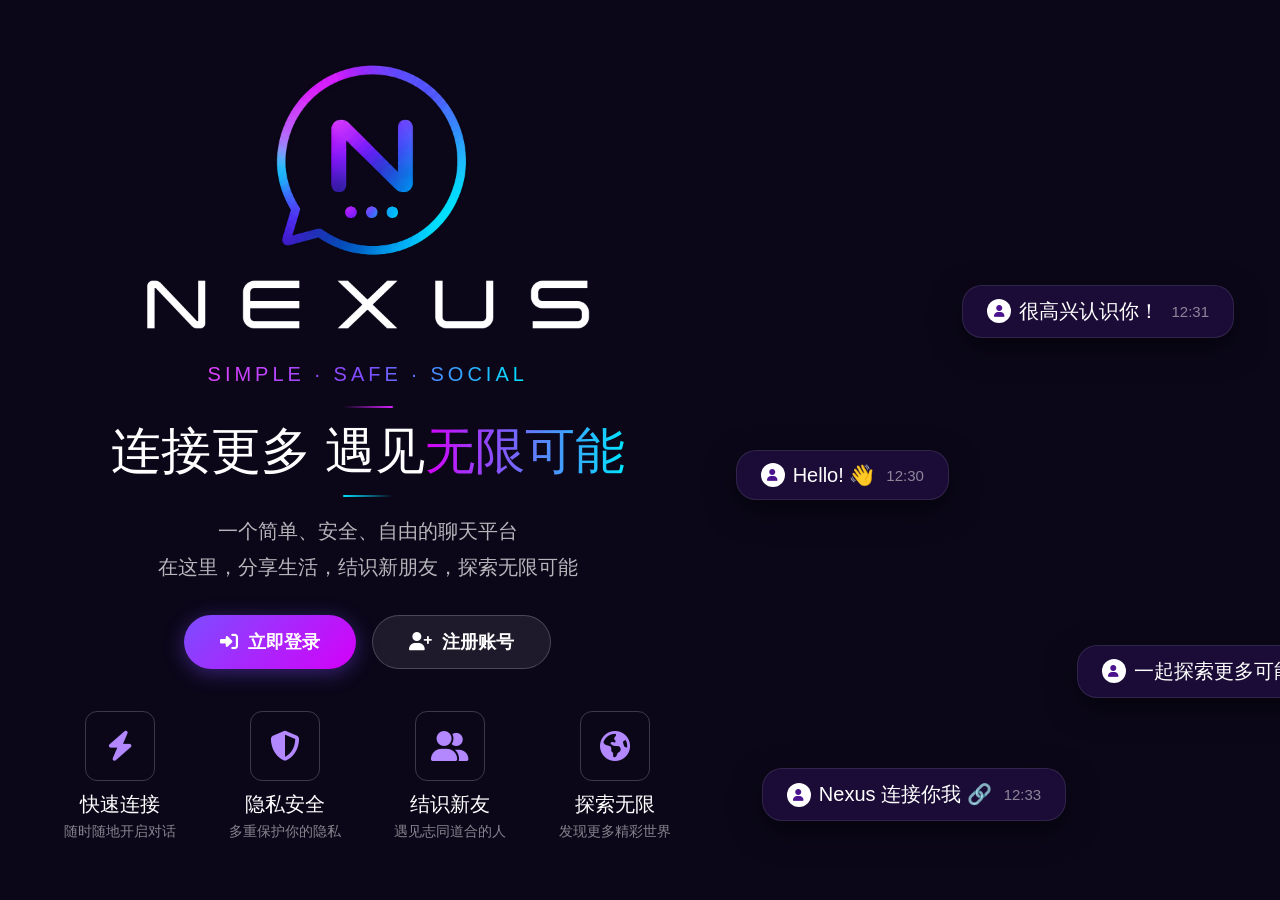
==== commit 68a29979: "Update 1.9.0" ====
--- a/index.html
+++ b/index.html
@@ -1,195 +1,561 @@
 <!DOCTYPE html>
 <html lang="zh-CN">
 <head>
-    <meta charset="UTF-8" />
-    <meta name="viewport" content="width=device-width, initial-scale=1.0, maximum-scale=1.0, user-scalable=yes" />
-    <link rel="stylesheet" href="https://cdnjs.cloudflare.com/ajax/libs/font-awesome/6.5.1/css/all.min.css" />
-    <link rel="stylesheet" href="styles.css">
-    <link rel="icon" type="image/svg+xml" href="logo.svg">
-    <title>Nexus · Chat Everywhere</title>
+    <meta charset="UTF-8">
+    <meta name="viewport" content="width=device-width, initial-scale=1.0, maximum-scale=1.0, user-scalable=yes">
+    <title>NEXUS - 连接无限可能</title>
+    <link rel="stylesheet" href="https://cdnjs.cloudflare.com/ajax/libs/font-awesome/6.4.0/css/all.min.css">
+    <style>
+        * {
+            margin: 0;
+            padding: 0;
+            box-sizing: border-box;
+            font-family: 'Segoe UI', Tahoma, Geneva, Verdana, sans-serif;
+        }
+
+        body {
+            background: url('background.png') no-repeat center center / cover;
+            background-color: #0b0719;
+            color: #ffffff;
+            min-height: 100vh;
+            display: flex;
+            justify-content: center;
+            align-items: center;
+            padding: 16px;
+        }
+
+        /* ===== 动画 ===== */
+        @keyframes fadeInUp {
+            0% { opacity: 0; transform: translateY(30px); }
+            100% { opacity: 1; transform: translateY(0); }
+        }
+        @keyframes breathe {
+            0%, 100% { transform: scale(1); }
+            50% { transform: scale(1.03); }
+        }
+
+        /* ===== 桌面版 ===== */
+        #desktopIntro {
+            display: block;
+            width: 100%;
+            max-width: 1400px;
+            padding: 20px 30px;
+        }
+        #desktopIntro .container {
+            display: flex;
+            flex-wrap: wrap;
+            gap: 20px;
+        }
+        #desktopIntro .left-section {
+            flex: 1 1 50%;
+            min-width: 280px;
+            display: flex;
+            flex-direction: column;
+            align-items: center;
+            text-align: center;
+            padding: 10px 0;
+        }
+        #desktopIntro .logo-wrapper {
+            width: 500px;
+            height: 300px;
+            margin-bottom: 16px;
+            opacity: 0;
+            animation: fadeInUp 0.8s cubic-bezier(0.2, 0.8, 0.2, 1) forwards;
+        }
+        #desktopIntro .logo-wrapper img {
+            width: 100%;
+            height: 100%;
+            object-fit: contain;
+        }
+        #desktopIntro .brand-subtitle {
+            font-size: clamp(12px, 1.8vw, 20px);
+            font-weight: 400;
+            letter-spacing: 0.2em;
+            background: linear-gradient(90deg, #e040fb, #7c4dff, #00e5ff);
+            -webkit-background-clip: text;
+            -webkit-text-fill-color: transparent;
+            margin-bottom: 20px;
+            opacity: 0;
+            animation: fadeInUp 0.8s cubic-bezier(0.2, 0.8, 0.2, 1) 0.2s forwards;
+        }
+        #desktopIntro .main-slogan {
+            font-size: clamp(24px, 4vw, 50px);
+            font-weight: 500;
+            display: flex;
+            align-items: center;
+            justify-content: center;
+            gap: 10px;
+            margin-bottom: 16px;
+            flex-wrap: wrap;
+            opacity: 0;
+            animation: fadeInUp 0.8s cubic-bezier(0.2, 0.8, 0.2, 1) 0.4s forwards;
+        }
+        #desktopIntro .main-slogan span {
+            display: inline-flex;
+            align-items: center;
+            flex-wrap: wrap;
+            justify-content: center;
+        }
+        #desktopIntro .main-slogan::before,
+        #desktopIntro .main-slogan::after {
+            content: "";
+            flex: 0 0 50px;
+            height: 2px;
+            border-radius: 5px;
+        }
+        #desktopIntro .main-slogan::before {
+            background: linear-gradient(90deg, transparent, #d621fd);
+        }
+        #desktopIntro .main-slogan::after {
+            background: linear-gradient(270deg, transparent, #05dfff);
+        }
+        #desktopIntro .highlight-text {
+            background: linear-gradient(90deg, #d500f9, #00e5ff);
+            -webkit-background-clip: text;
+            -webkit-text-fill-color: transparent;
+            background-clip: text;
+            display: inline-block;
+        }
+        #desktopIntro .desc-text {
+            font-size: clamp(16px, 2vw, 20px);
+            color: rgba(255,255,255,0.7);
+            line-height: 1.8;
+            max-width: 500px;
+            margin-bottom: 30px;
+            opacity: 0;
+            animation: fadeInUp 0.8s cubic-bezier(0.2, 0.8, 0.2, 1) 0.6s forwards;
+        }
+        #desktopIntro .features-grid {
+            display: grid;
+            grid-template-columns: repeat(4, 1fr);
+            gap: 16px;
+            width: 100%;
+            max-width: 700px;
+        }
+        #desktopIntro .feature-card {
+            display: flex;
+            flex-direction: column;
+            align-items: center;
+            text-align: center;
+            padding: 12px 8px;
+            opacity: 0;
+            animation: fadeInUp 0.8s cubic-bezier(0.2, 0.8, 0.2, 1) forwards;
+        }
+        #desktopIntro .feature-card:nth-child(1) { animation-delay: 0.8s; }
+        #desktopIntro .feature-card:nth-child(2) { animation-delay: 0.9s; }
+        #desktopIntro .feature-card:nth-child(3) { animation-delay: 1.0s; }
+        #desktopIntro .feature-card:nth-child(4) { animation-delay: 1.1s; }
+        #desktopIntro .feature-icon {
+            width: clamp(50px, 8vw, 70px);
+            height: clamp(50px, 8vw, 70px);
+            border: 1px solid rgba(255,255,255,0.2);
+            border-radius: 12px;
+            display: flex;
+            justify-content: center;
+            align-items: center;
+            color: #b388ff;
+            margin-bottom: 10px;
+            font-size: clamp(22px, 3.5vw, 30px);
+            transition: 0.3s;
+        }
+        #desktopIntro .feature-card:hover .feature-icon {
+            background: rgba(255, 255, 255, 0.05);
+            border-color: #b388ff;
+            box-shadow: 0 0 15px rgba(179, 136, 255, 0.2);
+        }
+        #desktopIntro .feature-title {
+            font-size: clamp(16px, 2.2vw, 20px);
+            font-weight: 500;
+            margin-bottom: 4px;
+        }
+        #desktopIntro .feature-desc {
+            font-size: clamp(12px, 1.4vw, 14px);
+            color: rgba(255,255,255,0.5);
+            line-height: 1.3;
+        }
+        #desktopIntro .right-section {
+            flex: 1 1 40%;
+            min-width: 200px;
+            position: relative;
+            display: flex;
+            justify-content: center;
+            align-items: center;
+            min-height: 300px;
+        }
+        #desktopIntro .chat-bubble {
+        position: absolute;
+        padding: 12px 24px;
+        border-radius: 20px;
+        background: rgba(50, 20, 100, 0.4);
+        backdrop-filter: blur(10px);
+        border: 1px solid rgba(255,255,255,0.1);
+        box-shadow: 0 10px 30px rgba(0,0,0,0.5);
+        display: flex;
+        align-items: center;
+        gap: 8px;
+        white-space: nowrap;
+        opacity: 0; /* 默认隐藏，由动画控制显示 */
+    }
+        #desktopIntro .bubble-avatar {
+            width: 24px;
+            height: 24px;
+            border-radius: 50%;
+            background: #ffffff;
+            display: flex;
+            justify-content: center;
+            align-items: center;
+            color: #4a148c;
+            font-size: 12px;
+            flex-shrink: 0;
+        }
+        #desktopIntro .bubble-text {
+            font-size: clamp(14px, 1.8vw, 20px);
+            color: #ffffff;
+        }
+        #desktopIntro .bubble-time {
+            font-size: clamp(11px, 1.3vw, 15px);
+            color: rgba(255,255,255,0.5);
+            margin-left: 4px;
+        }
+        .b1 { opacity: 0; top: 50%; left: 5%; background: linear-gradient(135deg, rgba(110,30,200,0.5), rgba(70,20,180,0.5)); border-color: #9c27b0; animation: fadeInUp 0.8s cubic-bezier(0.2,0.8,0.2,1) 1.2s forwards, breathe 4s ease-in-out 0.9s infinite; }
+        .b2 { opacity: 0; top: 30%; right: 0%; background: linear-gradient(135deg, rgba(20,100,200,0.5), rgba(10,50,150,0.5)); border-color: #2962ff; animation: fadeInUp 0.8s cubic-bezier(0.2,0.8,0.2,1) 1.4s forwards, breathe 4s ease-in-out 1.1s infinite; }
+        .b3 { opacity: 0; bottom: 20%; left:70%; background: linear-gradient(135deg, rgba(130,40,200,0.5), rgba(50,0,100,0.5)); border-color: #aa00ff; animation: fadeInUp 0.8s cubic-bezier(0.2,0.8,0.2,1) 1.6s forwards, breathe 4s ease-in-out 1.3s infinite; }
+        .b4 { opacity: 0; bottom: 5%; left: 10%; background: linear-gradient(135deg, rgba(10,50,150,0.5), rgba(0,80,200,0.5)); border-color: #00b0ff; animation: fadeInUp 0.8s cubic-bezier(0.2,0.8,0.2,1) 1.8s forwards, breathe 4s ease-in-out 1.5s infinite; }
+
+        /* ===== 手机版 ===== */
+        #mobileIntro {
+            display: none;
+            width: 100%;
+            max-width: 480px;
+            padding: 50px 16px;
+        }
+        #mobileIntro .mobile-container {
+            display: flex;
+            flex-direction: column;
+            align-items: center;
+            text-align: center;
+            gap: 12px;
+        }
+        #mobileIntro .mobile-logo {
+            width: 300px;
+            height: 150px;
+            opacity: 0;
+            animation: fadeInUp 0.8s cubic-bezier(0.2, 0.8, 0.2, 1) forwards;
+        }
+        #mobileIntro .mobile-logo img {
+            width: 100%;
+            height: 100%;
+            object-fit: contain;
+        }
+        #mobileIntro .mobile-subtitle {
+            font-size: 20px;
+            font-weight: 400;
+            letter-spacing: 3px;
+            background: linear-gradient(90deg, #e040fb, #7c4dff, #00e5ff);
+            -webkit-background-clip: text;
+            -webkit-text-fill-color: transparent;
+            opacity: 0;
+            animation: fadeInUp 0.8s cubic-bezier(0.2, 0.8, 0.2, 1) 0.2s forwards;
+        }
+        #mobileIntro .mobile-slogan {
+            font-size: 30px;
+            font-weight: 500;
+            color: #ffffff;
+            line-height: 1.6;
+            margin-top: 4px;
+            opacity: 0;
+            animation: fadeInUp 0.8s cubic-bezier(0.2, 0.8, 0.2, 1) 0.3s forwards;
+        }
+        #mobileIntro .mobile-slogan .highlight {
+            background: linear-gradient(90deg, #d500f9, #00e5ff);
+            -webkit-background-clip: text;
+            -webkit-text-fill-color: transparent;
+        }
+        #mobileIntro .mobile-desc {
+            font-size: 17px;
+            color: rgba(255,255,255,0.6);
+            line-height: 1.6;
+            max-width: 320px;
+            opacity: 0;
+            animation: fadeInUp 0.8s cubic-bezier(0.2, 0.8, 0.2, 1) 0.4s forwards;
+        }
+        #mobileIntro .mobile-features {
+            display: grid;
+            grid-template-columns: repeat(2, 1fr);
+            gap: 10px;
+            width: 100%;
+            max-width: 340px;
+            margin-top: 4px;
+            opacity: 0;
+            animation: fadeInUp 0.8s cubic-bezier(0.2, 0.8, 0.2, 1) 0.5s forwards;
+        }
+        #mobileIntro .mobile-feature {
+            background: rgba(255, 255, 255, 0.1);
+            backdrop-filter: blur(12px);
+            -webkit-backdrop-filter: blur(12px);
+            border-radius: 12px;
+            padding: 12px 8px;
+            border: 1px solid rgba(255, 255, 255, 0.12);
+            transition: 0.3s;
+        }
+        #mobileIntro .mobile-feature:active {
+            transform: scale(0.97);
+            background: rgba(255, 255, 255, 0.2);
+        }
+        #mobileIntro .mobile-feature .icon {
+            font-size: 30px;
+            color: #b388ff;
+            margin-bottom: 4px;
+        }
+        #mobileIntro .mobile-feature .name {
+            font-size: 15px;
+            font-weight: 500;
+            color: #ffffff;
+        }
+        #mobileIntro .mobile-feature .desc {
+            font-size: 11px;
+            color: rgba(255,255,255,0.4);
+            margin-top: 2px;
+        }
+        #mobileIntro .mobile-buttons {
+            display: flex;
+            flex-direction: column;
+            gap: 10px;
+            width: 100%;
+            max-width: 280px;
+            margin-top: 4px;
+            opacity: 0;
+            animation: fadeInUp 0.8s cubic-bezier(0.2, 0.8, 0.2, 1) 0.6s forwards;
+        }
+        #mobileIntro .mobile-btn {
+            display: inline-flex;
+            align-items: center;
+            justify-content: center;
+            gap: 8px;
+            padding: 12px 24px;
+            border-radius: 50px;
+            font-size: 15px;
+            font-weight: 600;
+            text-decoration: none;
+            transition: all 0.3s ease;
+            cursor: pointer;
+            border: none;
+            width: 100%;
+        }
+        #mobileIntro .mobile-btn.primary {
+            background: linear-gradient(135deg, #7c4dff, #d500f9);
+            color: #ffffff;
+            box-shadow: 0 4px 20px rgba(124, 77, 255, 0.4);
+        }
+        #mobileIntro .mobile-btn.primary:active {
+            transform: scale(0.97);
+        }
+        #mobileIntro .mobile-btn.secondary {
+            background: rgba(255,255,255,0.08);
+            color: #ffffff;
+            border: 1px solid rgba(255,255,255,0.2);
+            backdrop-filter: blur(10px);
+        }
+        #mobileIntro .mobile-btn.secondary:active {
+            transform: scale(0.97);
+        }
+        #mobileIntro .mobile-footer {
+            font-size: 12px;
+            color: rgba(255,255,255,0.3);
+            margin-top: 8px;
+            opacity: 0;
+            animation: fadeInUp 0.8s cubic-bezier(0.2, 0.8, 0.2, 1) 0.7s forwards;
+        }
+
+        /* ===== 响应式切换 ===== */
+        @media (max-width: 768px) {
+            body {
+                padding: 0;
+                align-items: flex-start;
+                padding-top: 10px;
+                background: url('background.png') no-repeat center top / cover;
+                background-color: #0b0719;
+            }
+            #desktopIntro {
+                display: none !important;
+            }
+            #mobileIntro {
+                display: block !important;
+            }
+        }
+
+        /* ===== 平板优化 ===== */
+        @media (min-width: 769px) and (max-width: 1024px) {
+            #desktopIntro .container {
+                padding: 10px 16px;
+            }
+            #desktopIntro .logo-wrapper {
+                width: 180px;
+                height: 180px;
+            }
+            #desktopIntro .main-slogan {
+                font-size: 28px;
+            }
+            #desktopIntro .features-grid {
+                gap: 12px;
+            }
+            #desktopIntro .right-section {
+                min-height: 240px;
+            }
+            #desktopIntro .chat-bubble {
+                padding: 8px 16px;
+            }
+            #desktopIntro .bubble-text {
+                font-size: 14px;
+            }
+        }
+
+        /* ===== 小屏手机 ===== */
+        @media (max-width: 400px) {
+            #mobileIntro .mobile-title {
+                font-size: 22px;
+            }
+            #mobileIntro .mobile-slogan {
+                font-size: 17px;
+            }
+            #mobileIntro .mobile-features {
+                gap: 6px;
+            }
+            #mobileIntro .mobile-feature {
+                padding: 8px 4px;
+            }
+            #mobileIntro .mobile-feature .icon {
+                font-size: 18px;
+            }
+            #mobileIntro .mobile-feature .name {
+                font-size: 12px;
+            }
+            #mobileIntro .mobile-feature .desc {
+                font-size: 10px;
+            }
+        }
+    </style>
 </head>
 <body>
 
-<div id="app">
-    <!-- 登录界面 -->
-    <div id="loginPage">
-        <div class="login-card" style="margin: 0 auto;">
-            <form id="loginForm" autocomplete="off">
-                <img src="logo.svg" alt="Nexus Logo" width="64" height="64" style="display:block; margin:0 auto 5px;" />
-                <h1>Nexus</h1>
-                <div class="input-box">
-                    <i class="fas fa-user icon"></i>
-                    <input type="text" id="usernameInput" required />
-                    <label>账号</label>
-                </div>
-                <div class="input-box">
-                    <i class="fas fa-lock icon"></i>
-                    <input type="password" id="passwordInput" required readonly onfocus="this.removeAttribute('readonly');" />
-                    <label>密码</label>
-                </div>
-                <button type="submit" class="btn" id="loginBtn">登 录</button>
-                <div id="loginError" class="error-msg hidden"></div>
-                <div id="kvError" class="error-msg hidden"></div>
-                <div class="account-info" id="accountInfo">欢迎使用 Nexus</div>
-                <div class="signup-link">还没有账号？<a href="/signup">立即注册</a></div>
-            </form>
+    <!-- ===== 桌面版 ===== -->
+    <div id="desktopIntro">
+        <div class="container">
+            <div class="left-section">
+                <div class="logo-wrapper">
+                    <img src="logo-intro.png" alt="Nexus Logo">
+                </div>
+                <p class="brand-subtitle">SIMPLE · SAFE · SOCIAL</p>
+                <div class="main-slogan">
+                    <span>连接更多 遇见<span class="highlight-text">无限可能</span></span>
+                </div>
+                <p class="desc-text">
+                    一个简单、安全、自由的聊天平台<br>
+                    在这里，分享生活，结识新朋友，探索无限可能
+                </p>
+                <div style="display:flex; gap:16px; margin-bottom:30px; flex-wrap:wrap; justify-content:center; opacity:0; animation:fadeInUp 0.8s cubic-bezier(0.2,0.8,0.2,1) 0.7s forwards;">
+                    <a href="/login" class="btn" style="display:inline-flex; align-items:center; gap:10px; padding:14px 36px; border-radius:50px; font-size:18px; font-weight:600; text-decoration:none; background:linear-gradient(135deg,#7c4dff,#d500f9); color:#ffffff; box-shadow:0 4px 20px rgba(124,77,255,0.4); transition:all 0.3s ease; border:none; cursor:pointer;">
+                        <i class="fas fa-sign-in-alt"></i> 立即登录
+                    </a>
+                    <a href="/signup" class="btn" style="display:inline-flex; align-items:center; gap:10px; padding:14px 36px; border-radius:50px; font-size:18px; font-weight:600; text-decoration:none; background:rgba(255,255,255,0.08); color:#ffffff; border:1px solid rgba(255,255,255,0.2); backdrop-filter:blur(10px); transition:all 0.3s ease; cursor:pointer;">
+                        <i class="fas fa-user-plus"></i> 注册账号
+                    </a>
+                </div>
+                <div class="features-grid">
+                    <div class="feature-card">
+                        <div class="feature-icon"><i class="fas fa-bolt"></i></div>
+                        <div class="feature-title">快速连接</div>
+                        <div class="feature-desc">随时随地开启对话</div>
+                    </div>
+                    <div class="feature-card">
+                        <div class="feature-icon"><i class="fas fa-shield-alt"></i></div>
+                        <div class="feature-title">隐私安全</div>
+                        <div class="feature-desc">多重保护你的隐私</div>
+                    </div>
+                    <div class="feature-card">
+                        <div class="feature-icon"><i class="fas fa-user-friends"></i></div>
+                        <div class="feature-title">结识新友</div>
+                        <div class="feature-desc">遇见志同道合的人</div>
+                    </div>
+                    <div class="feature-card">
+                        <div class="feature-icon"><i class="fas fa-globe-americas"></i></div>
+                        <div class="feature-title">探索无限</div>
+                        <div class="feature-desc">发现更多精彩世界</div>
+                    </div>
+                </div>
+            </div>
+            <div class="right-section">
+                <div class="chat-bubble b1">
+                    <div class="bubble-avatar"><i class="fas fa-user"></i></div>
+                    <span class="bubble-text">Hello! 👋</span>
+                    <span class="bubble-time">12:30</span>
+                </div>
+                <div class="chat-bubble b2">
+                    <div class="bubble-avatar"><i class="fas fa-user"></i></div>
+                    <span class="bubble-text">很高兴认识你！</span>
+                    <span class="bubble-time">12:31</span>
+                </div>
+                <div class="chat-bubble b3">
+                    <div class="bubble-avatar"><i class="fas fa-user"></i></div>
+                    <span class="bubble-text">一起探索更多可能 ✨</span>
+                    <span class="bubble-time">12:32</span>
+                </div>
+                <div class="chat-bubble b4">
+                    <div class="bubble-avatar"><i class="fas fa-user"></i></div>
+                    <span class="bubble-text">Nexus 连接你我 🔗</span>
+                    <span class="bubble-time">12:33</span>
+                </div>
+            </div>
         </div>
     </div>
 
-    <!-- 自定义确认对话框 -->
-    <div id="customConfirm" style="display:none; position:fixed; top:0; left:0; width:100%; height:100%; background:rgba(0,0,0,0.5); z-index:99999; justify-content:center; align-items:center;">
-        <div style="background:white; max-width:400px; width:90%; padding:24px 20px 20px; border-radius:16px; box-shadow:0 10px 40px rgba(0,0,0,0.3); text-align:center;">
-            <div style="font-size:18px; font-weight:600; margin-bottom:8px;" id="confirmTitle">提示</div>
-            <div style="font-size:15px; color:#555; margin-bottom:20px;" id="confirmMessage">确定执行此操作吗？</div>
-            <div style="display:flex; gap:12px; justify-content:center;">
-                <button id="confirmCancel" style="flex:1; padding:10px; border:1px solid #ccc; border-radius:30px; background:white; font-size:16px; cursor:pointer;">取消</button>
-                <button id="confirmOk" style="flex:1; padding:10px; border:none; border-radius:30px; background:#3b82f6; color:white; font-size:16px; cursor:pointer;">确定</button>
-            </div>
+    <!-- ===== 手机版 ===== -->
+    <div id="mobileIntro">
+        <div class="mobile-container">
+            <div class="mobile-logo">
+                <img src="logo-intro.png" alt="Nexus Logo">
+            </div>
+            <div class="mobile-subtitle">SIMPLE · SAFE · SOCIAL</div>
+            <div class="mobile-slogan">
+                连接更多 遇见<span class="highlight">无限可能</span>
+            </div>
+            <div class="mobile-desc">
+                一个简单、安全、自由的聊天平台，<br/>
+                在这里，分享生活，结识新朋友
+            </div>
+            <div class="mobile-features">
+                <div class="mobile-feature">
+                    <div class="icon"><i class="fas fa-bolt"></i></div>
+                    <div class="name">快速连接</div>
+                    <div class="desc">随时随地开启对话</div>
+                </div>
+                <div class="mobile-feature">
+                    <div class="icon"><i class="fas fa-shield-alt"></i></div>
+                    <div class="name">隐私安全</div>
+                    <div class="desc">多重保护你的隐私</div>
+                </div>
+                <div class="mobile-feature">
+                    <div class="icon"><i class="fas fa-user-friends"></i></div>
+                    <div class="name">结识新友</div>
+                    <div class="desc">遇见志同道合的人</div>
+                </div>
+                <div class="mobile-feature">
+                    <div class="icon"><i class="fas fa-globe-americas"></i></div>
+                    <div class="name">探索无限</div>
+                    <div class="desc">发现更多精彩世界</div>
+                </div>
+            </div>
+            <div class="mobile-buttons">
+                <a href="/login" class="mobile-btn primary">
+                    <i class="fas fa-sign-in-alt"></i> 立即登录
+                </a>
+                <a href="/signup" class="mobile-btn secondary">
+                    <i class="fas fa-user-plus"></i> 注册账号
+                </a>
+            </div>
+            <div class="mobile-footer">© 2026 Nexus · Made with ❤️</div>
         </div>
     </div>
 
-    <!-- 添加好友模态框 -->
-    <div class="modal-overlay" id="addFriendModal">
-        <div class="modal-box">
-            <h3>添加好友</h3>
-            <input type="text" id="friendSearchInput" placeholder="输入对方账号名" />
-            <div class="btn-row">
-                <button class="btn-secondary" id="closeAddFriendBtn">取消</button>
-                <button class="btn-primary" id="searchFriendBtn">搜索</button>
-            </div>
-            <div id="searchResult" style="margin-top:12px; display:none;"></div>
-        </div>
-    </div>
-
-    <!-- 好友申请列表模态框 -->
-    <div class="modal-overlay" id="requestModal">
-        <div class="modal-box">
-            <h3>好友申请</h3>
-            <div id="requestList"><div class="empty-state">暂无申请</div></div>
-            <div class="btn-row" style="margin-top:12px;">
-                <button class="btn-secondary" id="closeRequestsBtn">关闭</button>
-            </div>
-        </div>
-    </div>
-
-    <!-- 关于模态框 -->
-    <div class="modal-overlay" id="aboutModal">
-        <div class="modal-box">
-            <h3>关于</h3>
-            <div style="margin:12px 0; line-height:1.8;">
-                <p><strong>版本：正式版 1.6.0</strong></p>
-                <p>更新内容：</p>
-                <ul>
-                    <li>登录页面重新设计，毛玻璃卡片居中</li>
-                    <li>好友列表头部与聊天头部高度统一，增加“关于”和“添加好友”按钮</li>
-                    <li>新增未读消息红点计数，支持离线通知</li>
-                    <li>新增删除好友功能，实时/离线通知</li>
-                    <li>聊天头部三点菜单侧栏，支持清除聊天记录和删除好友</li>
-                    <li>模态框背景虚化效果</li>
-                    <li>修复 WebSocket 连接稳定性问题</li>
-                    <li>修复好友列表刷新不及时的问题</li>
-                    <li>优化暗色主题样式</li>
-                </ul>
-                <p style="margin-top:12px; color:#94a3b8;">© 2026 Nexus</p>
-            </div>
-            <div class="btn-row">
-                <button class="btn-secondary" id="closeAboutBtn">关闭</button>
-            </div>
-        </div>
-    </div>
-
-    <!-- 主界面 -->
-    <div id="mainPage">
-        <div class="content-row">
-            <div id="friendList">
-                <div class="friend-header">
-                    <span>好友</span>
-                    <div style="display:flex; gap:8px; align-items:center;">
-                        <button id="aboutBtnFriend" class="friend-header-btn about">关于</button>
-                        <button id="addFriendBtnHeader" class="friend-header-btn add" title="添加好友">
-                            <svg xmlns="http://www.w3.org/2000/svg" viewBox="0 0 24 24" width="20" height="20" fill="none" stroke="currentColor" stroke-width="2.5" stroke-linecap="round" stroke-linejoin="round">
-                                <line x1="12" y1="5" x2="12" y2="19"/>
-                                <line x1="5" y1="12" x2="19" y2="12"/>
-                            </svg>
-                        </button>
-                    </div>
-                </div>
-                <div id="requestEntry">
-                    <span>📩 好友申请</span>
-                    <span class="badge" id="requestBadge">0</span>
-                </div>
-                <div class="list" id="friendListContainer"><div class="empty-state">加载中...</div></div>
-                <div class="user-footer">
-                    <span id="myUsername">用户</span>
-                    <button class="logout-btn" id="logoutBtn">退出</button>
-                </div>
-            </div>
-            <div id="chatArea">
-                <!-- 原有聊天区域，保留 chat-header -->
-                <div class="chat-header">
-                    <button class="back-btn" id="backBtn">‹</button>
-                    <span class="friend-name" id="chatFriendName">选择好友</span>
-                    <div class="actions">
-                        <button id="menuToggleBtn" title="更多操作">
-                            <svg xmlns="http://www.w3.org/2000/svg" viewBox="0 0 24 24" width="24" height="24" fill="none" stroke="currentColor" stroke-width="2" stroke-linecap="round" stroke-linejoin="round">
-                                <circle cx="12" cy="5" r="1.5"/>
-                                <circle cx="12" cy="12" r="1.5"/>
-                                <circle cx="12" cy="19" r="1.5"/>
-                            </svg>
-                        </button>
-                    </div>
-                    <!-- 侧栏菜单 -->
-                    <div id="chatSideMenu" class="chat-side-menu">
-                        <div class="side-menu-overlay" id="sideMenuOverlay"></div>
-                        <div class="side-menu-content">
-                            <div class="side-menu-header">
-                                <span>更多操作</span>
-                                <button id="sideMenuCloseBtn">✕</button>
-                            </div>
-                            <div class="side-menu-item" id="clearChatMenuItem">
-                                <span class="icon">
-                                    <svg xmlns="http://www.w3.org/2000/svg" viewBox="0 0 24 24" width="20" height="20" fill="none" stroke="currentColor" stroke-width="2" stroke-linecap="round" stroke-linejoin="round">
-                                        <path d="M3 6h18"/>
-                                        <path d="M8 6V4a1 1 0 0 1 1-1h6a1 1 0 0 1 1 1v2"/>
-                                        <path d="M5 6l1 14a2 2 0 0 0 2 2h8a2 2 0 0 0 2-2l1-14"/>
-                                        <path d="M10 11v6"/>
-                                        <path d="M14 11v6"/>
-                                    </svg>
-                                </span>
-                                <span>清除聊天记录</span>
-                            </div>
-                            <div class="side-menu-item danger" id="deleteFriendMenuItem">
-                                <span class="icon">
-                                    <svg xmlns="http://www.w3.org/2000/svg" viewBox="0 0 24 24" width="20" height="20" fill="none" stroke="currentColor" stroke-width="2" stroke-linecap="round" stroke-linejoin="round">
-                                        <circle cx="12" cy="12" r="10"/>
-                                        <line x1="4.93" y1="4.93" x2="19.07" y2="19.07"/>
-                                    </svg>
-                                </span>
-                                <span>删除好友</span>
-                            </div>
-                        </div>
-                    </div>
-                </div>
-                <div class="message-box" id="messageBox"><div class="empty-state">选择一位好友开始聊天</div></div>
-                <div id="newMsgHint" style="display:none; position:sticky; bottom:60px; left:0; right:0; text-align:center; pointer-events:none; z-index:5;">
-                    <button id="newMsgBtn" style="pointer-events:auto; background:#3b82f6; color:white; border:none; border-radius:30px; padding:8px 20px; font-size:14px; box-shadow:0 4px 12px rgba(59,130,246,0.3); cursor:pointer; transition:0.2s;">新消息 <span id="newMsgCount">0</span> 条</button>
-                </div>
-                <div id="emojiPanel" style="display:none; padding:8px 12px; background:white; border-top:1px solid #e9edf2; flex-wrap:wrap; gap:4px; max-height:150px; overflow-y:auto;"></div>
-                <div class="input-area">
-                    <input type="text" id="chatInput" placeholder="输入消息..." maxlength="200" autocomplete="off" />
-                    <button class="btn-emoji" id="emojiBtn" title="选择表情">😊</button>
-                    <button class="btn-send" id="sendBtn">发送</button>
-                </div>
-            </div>
-        </div>
-    </div>
-
-    <!-- 自定义右键菜单 -->
-    <div id="customMenu" style="display:none; position:fixed; background:white; border:1px solid #ccc; border-radius:8px; box-shadow:0 2px 10px rgba(0,0,0,0.2); padding:4px 0; z-index:9999; min-width:100px;">
-        <div style="padding:6px 20px; cursor:pointer;" id="menuRecall">撤回</div>
-    </div>
-</div>
-<div id="toastContainer" style="position:fixed; bottom:20px; left:50%; transform:translateX(-50%); z-index:99999; display:flex; flex-direction:column; gap:8px; align-items:center; pointer-events:none;"></div>
-<script src="javascript.js"></script>
 </body>
 </html>
